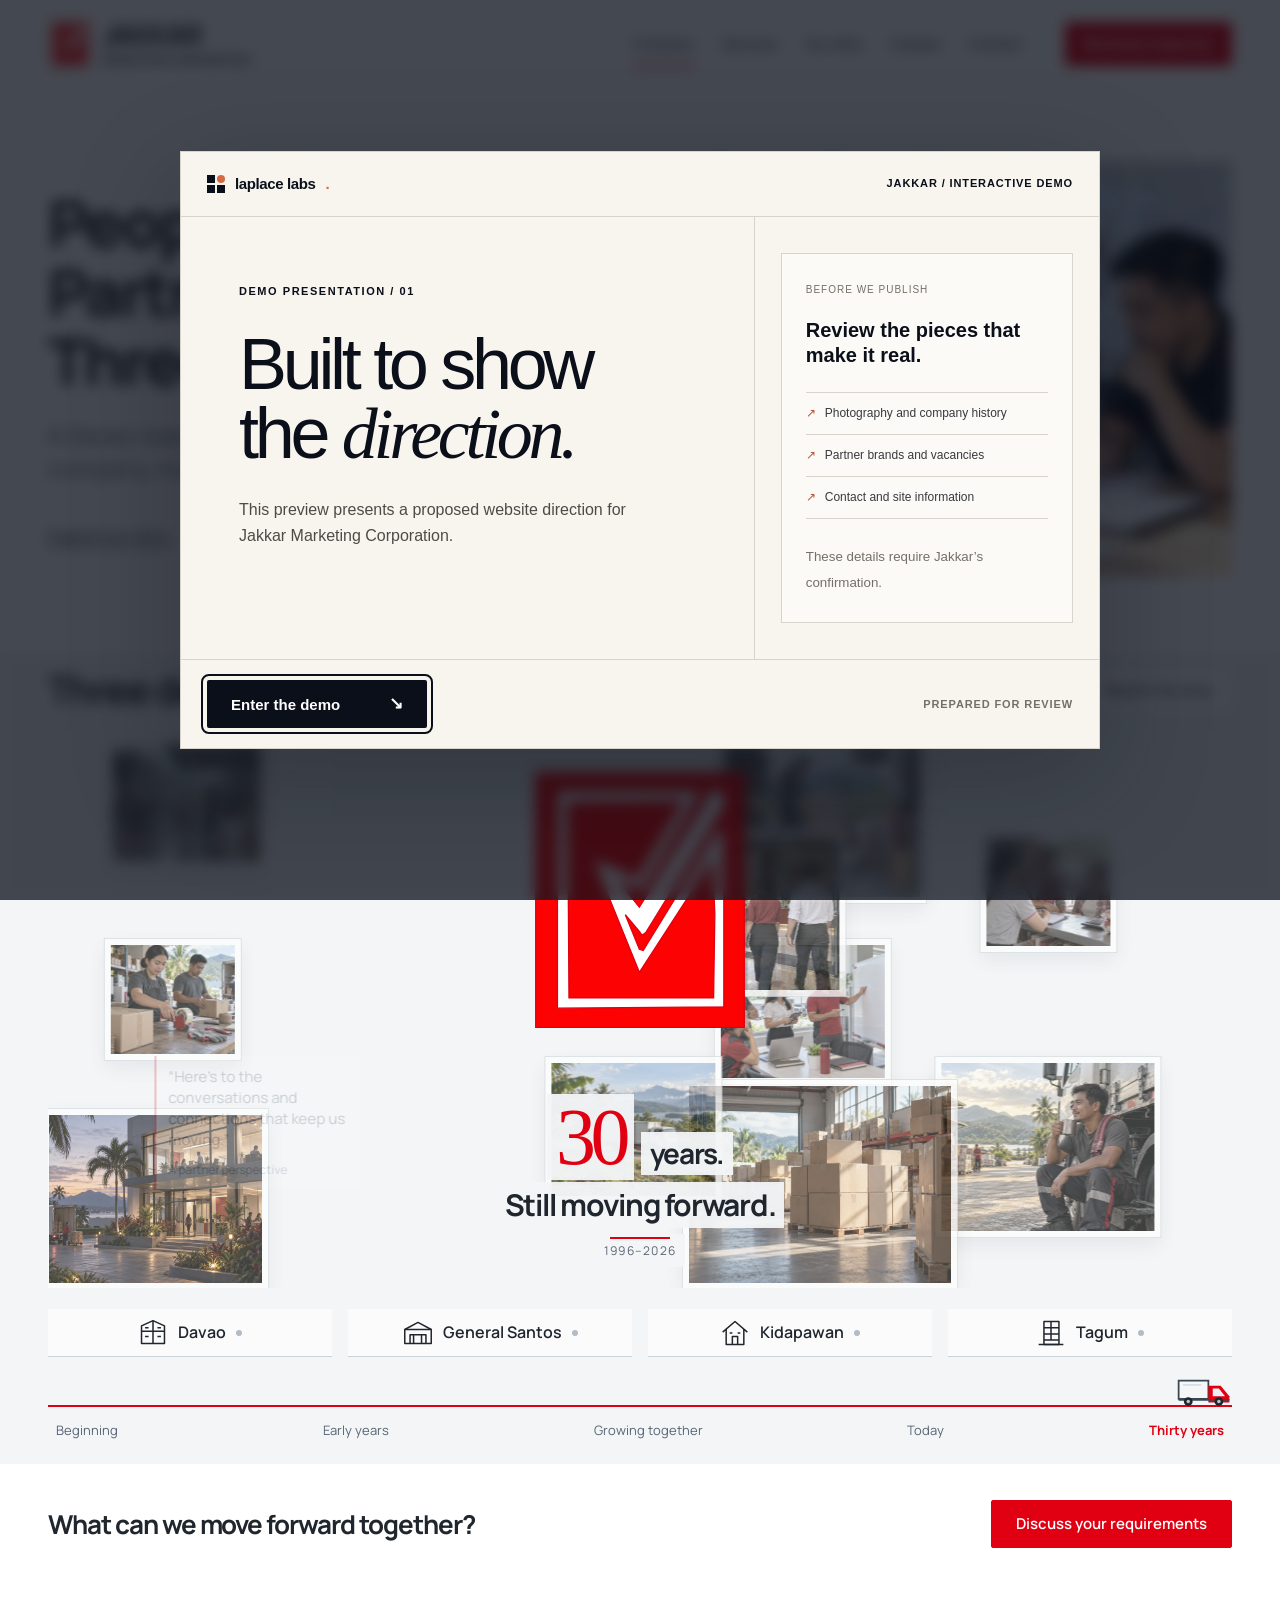
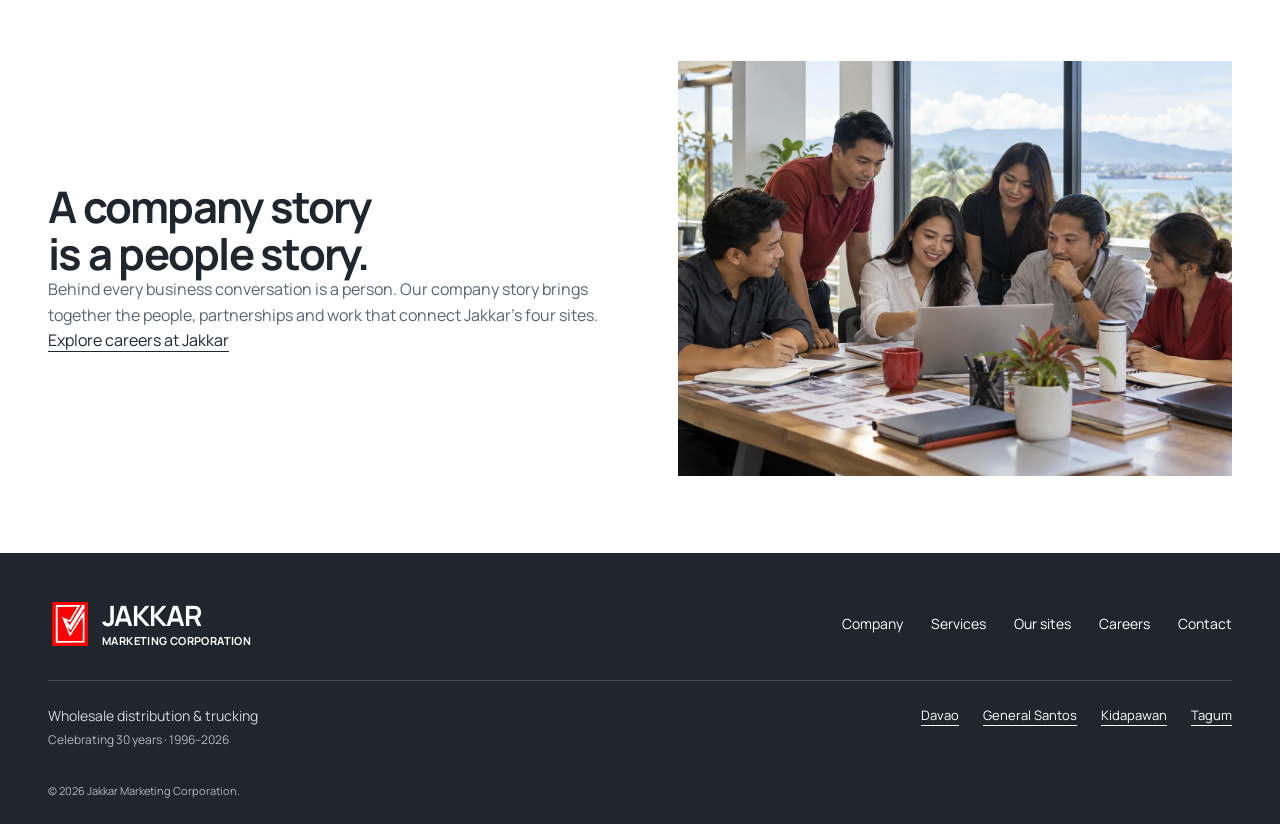
==== company.html @ 0b67613a "first commit" ====
<!doctype html>
<html lang="en">

<head>
    <script>if ("scrollRestoration" in history) history.scrollRestoration = "manual";</script>
    <meta charset="utf-8">
    <meta name="viewport" content="width=device-width, initial-scale=1">
    <title>People. Partnerships. Three decades. | Jakkar Marketing Corporation</title>
    <meta name="description" content="Discover Jakkar Marketing Corporation’s story, team and 30-year milestone.">
    <meta property="og:title" content="People. Partnerships. Three decades. | Jakkar">
    <meta property="og:description"
        content="Discover Jakkar Marketing Corporation’s story, team and 30-year milestone.">
    <meta property="og:type" content="website">
    <meta name="theme-color" content="#E00012">
    <link rel="icon" href="assets/brand/jakkar-mark.svg">
    <link rel="stylesheet" href="styles.css?v=32">
    <link rel="stylesheet" href="history.css?v=30">
    <script defer src="content/site-content.js?v=29"></script>
    <script defer src="script.js?v=32"></script>
    <script defer src="history.js?v=30"></script>
</head>

<body data-page="company"><a class="skip-link" href="#main">Skip to content</a>
    <header class="site-header">
        <div class="container header-inner"><a class="brand" href="index.html" aria-label="Jakkar home"><img
                    src="assets/brand/jakkar-mark.svg" alt="" width="46"
                    height="46"><span><strong>JAKKAR</strong><small>Marketing Corporation</small></span></a><button
                class="menu-toggle" aria-expanded="false" aria-controls="navigation">Menu <svg aria-hidden="true"
                    viewBox="0 0 24 24" width="20" height="20" fill="none" stroke="currentColor" stroke-width="1.5">
                    <path d="M3 6h18M3 12h18M3 18h18" />
                </svg></button>
            <nav id="navigation" aria-label="Main navigation"><a href="company.html" aria-current="page">Company</a><a
                    href="services.html">Services</a><a href="sites.html">Our sites</a><a
                    href="careers.html">Careers</a><a href="contact.html">Contact</a><a class="button nav-inquiry"
                    href="contact.html">Business inquiries</a></nav>
        </div><a class="mobile-direct-inquiry" href="contact.html">Business inquiries <span
                aria-hidden="true">→</span></a>
    </header>
    <main id="main">
        <section class="section page-hero">
            <div class="container split">
                <div>
                    <h1>People.<br>Partnerships.<br>Three decades.</h1>
                    <p class="lead">A Davao-based wholesale distribution and trucking company, marking 30 years in
                        September 2026.</p><a class="text-link" href="#story">Explore our story</a>
                </div>
                <figure data-photo="company" data-eager><img src="assets/images/company-conversation.webp"
                        alt="Company conversation" fetchpriority="high" decoding="async"></figure>
            </div>
        </section>
        <section class="jakkar-history" id="story" aria-labelledby="history-heading">
            <div class="history-frame">
                <div class="container">
                    <div class="history-introduction">
                        <h2 id="history-heading">Three decades in motion.</h2><a class="button secondary"
                            data-history-gallery href="gallery.html" hidden>Explore the photo gallery</a><button
                            class="button secondary" data-history-restart hidden>Restart the story</button>
                    </div>
                    <div class="history-static-opening">
                        <div>
                            <h3>Thirty years is a story of people.</h3>
                            <p>Jakkar’s anniversary brings together its beginnings in Davao, the work behind its four
                                sites, and the people and partnerships along the way.</p>
                        </div>
                    </div>
                    <div class="history-art">
                        <div class="history-static-photos" data-history-static-photos aria-hidden="true">
                            <figure class="history-static-photo static-photo-1"><img
                                    src="assets/images/finale-pallet-wrap.webp" alt="" loading="lazy"></figure>
                            <figure class="history-static-photo static-photo-2"><img
                                    src="assets/images/finale-shelf-label.webp" alt="" loading="lazy"></figure>
                            <figure class="history-static-photo static-photo-3"><img
                                    src="assets/images/finale-morning-gate.webp" alt="" loading="lazy"></figure>
                            <figure class="history-static-photo static-photo-4"><img
                                    src="assets/images/finale-cargo-straps.webp" alt="" loading="lazy"></figure>
                            <figure class="history-static-photo static-photo-5"><img
                                    src="assets/images/finale-stock-count.webp" alt="" loading="lazy"></figure>
                            <figure class="history-static-photo static-photo-6"><img
                                    src="assets/images/finale-customer-counter.webp" alt="" loading="lazy"></figure>
                        </div>
                        <div class="history-tribute-photos" data-history-tribute-photos aria-hidden="true">
                            <figure class="tribute-photo tribute-photo-1">
                                <div class="tribute-float-plane"><img src="assets/images/finale-pallet-wrap.webp"
                                        alt="Wrapping a pallet" loading="lazy" decoding="async"></div>
                            </figure>
                            <figure class="tribute-photo tribute-photo-2">
                                <div class="tribute-float-plane"><img src="assets/images/finale-shelf-label.webp"
                                        alt="Organizing a shelf" loading="lazy" decoding="async"></div>
                            </figure>
                            <figure class="tribute-photo tribute-photo-3">
                                <div class="tribute-float-plane"><img src="assets/images/finale-morning-gate.webp"
                                        alt="A delivery van arriving" loading="lazy" decoding="async"></div>
                            </figure>
                            <figure class="tribute-photo tribute-photo-4">
                                <div class="tribute-float-plane"><img src="assets/images/finale-cargo-straps.webp"
                                        alt="Securing cargo straps" loading="lazy" decoding="async"></div>
                            </figure>
                            <figure class="tribute-photo tribute-photo-5">
                                <div class="tribute-float-plane"><img src="assets/images/finale-stock-count.webp"
                                        alt="Counting stock together" loading="lazy" decoding="async"></div>
                            </figure>
                            <figure class="tribute-photo tribute-photo-6">
                                <div class="tribute-float-plane"><img src="assets/images/finale-loading-ramp.webp"
                                        alt="Moving a trolley across a ramp" loading="lazy" decoding="async"></div>
                            </figure>
                            <figure class="tribute-photo tribute-photo-7">
                                <div class="tribute-float-plane"><img src="assets/images/finale-customer-counter.webp"
                                        alt="A conversation at the counter" loading="lazy" decoding="async"></div>
                            </figure>
                            <figure class="tribute-photo tribute-photo-8">
                                <div class="tribute-float-plane"><img src="assets/images/finale-planning-board.webp"
                                        alt="Planning the work together" loading="lazy" decoding="async"></div>
                            </figure>
                        </div>
                        <aside class="history-memory" aria-label="People in our story">
                            <p class="memory-label" data-history-year>1996</p>
                            <div class="memory-photo" data-history-photo><img src="assets/images/story-beginning.webp"
                                    alt="An illustrated beginning in Davao" decoding="async"><span
                                    class="memory-mount mount-top-left"></span><span
                                    class="memory-mount mount-top-right"></span><span
                                    class="memory-mount mount-bottom-left"></span><span
                                    class="memory-mount mount-bottom-right"></span></div>
                            <h3 data-history-memory-title>A beginning in Davao</h3>
                            <p data-history-caption>A beginning shaped by people.</p>
                        </aside>
                        <div class="history-mark-stage"><object id="history-artwork" type="image/svg+xml"
                                data="history.svg?v=29"
                                aria-label="Jakkar’s logo and people-centered company story"><img src="history.svg?v=29"
                                    alt="Jakkar’s vector logo celebrating thirty years, 1996 to 2026">
                                <p><a href="history.svg?v=29">View the history artwork</a></p>
                            </object><img class="history-static-mark" src="assets/brand/jakkar-mark.svg"
                                alt="Jakkar Marketing Corporation"></div>
                        <div class="history-tribute-statement" data-history-tribute>
                            <h3 aria-label="30 years. Still moving forward." data-tribute-message><span
                                    class="tribute-number" data-tribute-number>30</span> <span class="tribute-unit"
                                    data-tribute-unit>years.</span><span class="tribute-phrase"
                                    data-tribute-phrase>Still moving forward.</span></h3>
                            <p class="tribute-dates" data-tribute-dates>1996–2026</p>
                        </div>
                        <div class="history-tribute-voices" data-history-tribute-voices>
                            <blockquote class="tribute-note tribute-note-1">
                                <div class="quote-float-plane">
                                    <p>“Thank you for being part of the work and the journey.”</p>
                                    <footer>From our team</footer>
                                </div>
                            </blockquote>
                            <blockquote class="tribute-note tribute-note-2">
                                <div class="quote-float-plane">
                                    <p>“Here’s to the conversations and connections that keep us moving.”</p>
                                    <footer>A partner perspective</footer>
                                </div>
                            </blockquote>
                            <blockquote class="tribute-note tribute-note-3">
                                <div class="quote-float-plane">
                                    <p>“Thirty years, shared by the people behind every next step.”</p>
                                    <footer>From our team</footer>
                                </div>
                            </blockquote>
                        </div>
                    </div>
                    <div class="history-site-legend" aria-label="Sites in our story"><span class="history-city-badge"
                            data-history-city="0"><svg viewBox="0 0 34 34" aria-hidden="true" fill="none"
                                stroke="currentColor" stroke-width="1.7" stroke-linejoin="round">
                                <path d="M4 29V9L17 3L30 9V29Z" />
                                <path d="M4 15H30M17 3V29M8 11h4m10 0h4M8 21h4m10 0h4" />
                            </svg><strong>Davao</strong><i class="history-city-pin" aria-hidden="true"></i></span><span
                            class="history-city-badge" data-history-city="1"><svg viewBox="0 0 34 34" aria-hidden="true"
                                fill="none" stroke="currentColor" stroke-width="1.7" stroke-linejoin="round">
                                <path d="M2 29V13L17 5L32 13V29Z" />
                                <path d="M2 13H32M8 29V19h18v10M12 19v10M21 19v10" />
                            </svg><strong>General Santos</strong><i class="history-city-pin"
                                aria-hidden="true"></i></span><span class="history-city-badge"
                            data-history-city="2"><svg viewBox="0 0 34 34" aria-hidden="true" fill="none"
                                stroke="currentColor" stroke-width="1.7" stroke-linejoin="round">
                                <path d="M3 16L17 4L31 16M7 13V30H27V13M14 30V21h6v9" />
                                <path d="M11 17h3m6 0h3" />
                            </svg><strong>Kidapawan</strong><i class="history-city-pin"
                                aria-hidden="true"></i></span><span class="history-city-badge"
                            data-history-city="3"><svg viewBox="0 0 34 34" aria-hidden="true" fill="none"
                                stroke="currentColor" stroke-width="1.7" stroke-linejoin="round">
                                <path d="M9 30V4H26V30Z" />
                                <path d="M9 11H26M9 18H26M9 25H26M17 4V25M3 30H31" />
                            </svg><strong>Tagum</strong><i class="history-city-pin" aria-hidden="true"></i></span></div>
                    <div class="history-progress-track" aria-hidden="true">
                        <div class="history-progress-line"></div>
                        <div class="history-progress-vehicle"><svg viewBox="0 0 64 38" width="56" height="34"
                                fill="none">
                                <path d="M3 7h34v21H3Z" fill="#F4F6F8" stroke="#394752" stroke-width="2" />
                                <path d="M37 13h14l10 12v7H37Z" fill="#E00012" />
                                <path d="M42 16h7l7 9H42Z" fill="#E8F0F4" />
                                <path d="M3 29H61" stroke="#394752" stroke-width="2" />
                                <circle cx="14" cy="31" r="5" fill="#20262D" />
                                <circle cx="49" cy="31" r="5" fill="#20262D" />
                                <circle cx="14" cy="31" r="2" fill="#B9C3CC" />
                                <circle cx="49" cy="31" r="2" fill="#B9C3CC" />
                                <path d="M8 12H29" stroke="#D6DFE6" stroke-width="2" />
                            </svg></div>
                    </div>
                    <nav class="history-navigation" aria-label="People in our history"><button
                            data-history-stop="0">Beginning</button><button data-history-stop="1">Early
                            years</button><button data-history-stop="2">Growing together</button><button
                            data-history-stop="3">Today</button><button data-history-stop="4">Thirty years</button>
                    </nav>
                    <ol class="history-chronology" data-history-chronology>
                        <li>
                            <details class="history-chapter">
                                <summary><span class="history-chapter-label">1996</span>
                                    <h3>A beginning in Davao</h3>
                                    <p>A Davao beginning in September 1996, followed by the everyday work and people
                                        behind the company’s story.</p><span class="chapter-expand">Read this
                                        chapter</span>
                                </summary>
                                <div class="chapter-content"><img src="assets/images/story-beginning.webp"
                                        alt="A beginning in Davao" loading="lazy">
                                    <p>Jakkar began in Davao in September 1996. Its anniversary looks back to the people
                                        who took the first steps and the everyday work that followed.</p>
                                </div>
                            </details>
                        </li>
                        <li>
                            <details class="history-chapter">
                                <summary><span class="history-chapter-label">Early years</span>
                                    <h3>The work takes shape</h3>
                                    <p>Orders, conversations and deliveries bring distribution and trucking into focus,
                                        along with the people doing the work.</p><span class="chapter-expand">Read this
                                        chapter</span>
                                </summary>
                                <div class="chapter-content"><img src="assets/images/story-earlywork.webp"
                                        alt="The work takes shape" loading="lazy">
                                    <p>Orders, conversations and deliveries connect this chapter. It is a look at the
                                        practical work behind distribution and trucking, and the people making it
                                        happen.</p>
                                </div>
                            </details>
                        </li>
                        <li>
                            <details class="history-chapter">
                                <summary><span class="history-chapter-label">Growing together</span>
                                    <h3>Four sites, one company</h3>
                                    <p>Davao, General Santos, Kidapawan and Tagum are Jakkar’s four sites today, each
                                        part of one company story.</p><span class="chapter-expand">Read this
                                        chapter</span>
                                </summary>
                                <div class="chapter-content"><img src="assets/images/story-growth.webp"
                                        alt="Four sites, one company" loading="lazy">
                                    <p>Davao, General Santos, Kidapawan and Tagum form Jakkar’s presence today. The
                                        story grows through different places and the people who work in them.</p>
                                </div>
                            </details>
                        </li>
                        <li>
                            <details class="history-chapter">
                                <summary><span class="history-chapter-label">Today</span>
                                    <h3>People behind the next move</h3>
                                    <p>Product enquiries, cargo coordination and teamwork connect the people behind
                                        Jakkar’s day-to-day work across its four sites.</p><span
                                        class="chapter-expand">Read this chapter</span>
                                </summary>
                                <div class="chapter-content"><img src="assets/images/story-today.webp"
                                        alt="People behind the next move" loading="lazy">
                                    <p>From product enquiries to cargo coordination, people carry the work forward. This
                                        chapter brings the company’s day-to-day conversations, preparation and teamwork
                                        into focus.</p>
                                </div>
                            </details>
                        </li>
                        <li>
                            <details class="history-chapter">
                                <summary><span class="history-chapter-label">Thirty years</span>
                                    <h3>Thirty years together</h3>
                                    <p>September 2026 marked thirty years, shared with the teams, customers and partners
                                        who have been part of the journey.</p><span class="chapter-expand">Read this
                                        chapter</span>
                                </summary>
                                <div class="chapter-content"><img src="assets/images/story-anniversary.webp"
                                        alt="Thirty years together" loading="lazy">
                                    <p>September 2026 marked thirty years of Jakkar. To the teams, customers and
                                        partners who have shared the journey: thank you. Still moving forward.</p>
                                </div>
                            </details>
                        </li>
                    </ol>
                    <div class="history-static-closing"><a class="text-link" href="gallery.html">Explore the photo
                            gallery</a></div>
                </div>
            </div>
        </section>
        <section class="history-inquiry">
            <div class="container">
                <h2>What can we move forward together?</h2><a class="button" href="contact.html">Discuss your
                    requirements</a>
            </div>
        </section>
        <section class="section" id="team">
            <div class="container split">
                <div>
                    <h2>A company story<br>is a people story.</h2>
                    <p>Behind every business conversation is a person. Our company story brings together the people,
                        partnerships and work that connect Jakkar’s four sites.</p><a href="careers.html">Explore
                        careers at Jakkar</a>
                </div>
                <figure data-photo="companyTeam"><img src="assets/images/company-team.webp"
                        alt="Colleagues collaborating around a worktable" loading="lazy" decoding="async"></figure>
            </div>
        </section>
    </main>
    <footer class="site-footer">
        <div class="container">
            <div class="footer-top"><a class="brand" href="index.html"><img src="assets/brand/jakkar-mark.svg" alt=""
                        width="46" height="46"><span><strong>JAKKAR</strong><small>Marketing
                            Corporation</small></span></a>
                <nav aria-label="Footer navigation"><a href="company.html" aria-current="page">Company</a><a
                        href="services.html">Services</a><a href="sites.html">Our sites</a><a
                        href="careers.html">Careers</a><a href="contact.html">Contact</a></nav>
            </div>
            <div class="footer-bottom">
                <p>Wholesale distribution & trucking<br><span>Celebrating 30 years · 1996–2026</span></p>
                <div data-footer-sites></div>
            </div>
            <p class="copyright">© 2026 Jakkar Marketing Corporation. <span data-preview-label></span></p>
        </div>
    </footer><noscript>
        <style>
            @media(max-width:900px) {
                .menu-toggle {
                    display: none
                }

                #navigation {
                    display: flex;
                    position: static;
                    flex-wrap: wrap;
                    padding: 12px 0;
                    width: 100%
                }

                .header-inner {
                    flex-wrap: wrap
                }

                .site-header {
                    position: relative
                }
            }
        </style>
        <p class="noscript-note">Enable JavaScript to use the selectors and prepare an inquiry. Core pages and
            navigation remain available.</p>
    </noscript>
</body>

</html>
---- styles.css ----
@font-face {
    font-family: Manrope;
    src: url("assets/fonts/manrope-variable.ttf") format("truetype");
    font-weight: 200 800;
    font-style: normal;
    font-display: swap
}

:root {
    --white: #fff;
    --pale: #f3f5f7;
    --ink: #20262d;
    --slate: #596574;
    --red: #e00012;
    --rule: #d9dfe5;
    --space: 8px;
    --max: 1200px;
    --gutter: clamp(20px, 4vw, 48px)
}

* {
    box-sizing: border-box
}

html {
    scroll-behavior: smooth;
    scroll-padding-top: 100px
}

body {
    margin: 0;
    color: var(--ink);
    font-family: Manrope, Arial, Helvetica, sans-serif;
    font-size: 16px;
    line-height: 1.6;
    background: white
}

h1,
h2,
h3,
p,
figure {
    margin: 0
}

h1,
h2,
h3 {
    line-height: 1.08;
    letter-spacing: -.04em
}

h1 {
    font-size: clamp(42px, 5.6vw, 76px);
    font-weight: 750
}

h2 {
    font-size: clamp(30px, 3.4vw, 44px)
}

h3 {
    font-size: clamp(23px, 2.3vw, 28px)
}

p {
    color: var(--slate);
    max-width: 68ch
}

p+p {
    margin-top: 16px
}

a {
    color: inherit;
    text-decoration-thickness: 1px;
    text-underline-offset: 5px
}

a:hover {
    color: var(--red)
}

button,
input,
select,
textarea {
    font: inherit
}

button,
a,
input,
select,
textarea,
summary {
    touch-action: manipulation
}

button {
    cursor: pointer
}

button:disabled {
    cursor: wait;
    opacity: .65
}

:focus-visible {
    outline: 3px solid var(--red);
    outline-offset: 4px
}

[hidden] {
    display: none !important
}

.container {
    width: min(var(--max), calc(100% - var(--gutter)*2));
    margin: auto
}

.section {
    padding: clamp(48px, 6vw, 88px) 0
}

.compact {
    padding: 40px 0
}

.no-top {
    padding-top: 0
}

.pale {
    background: var(--pale)
}

.split {
    display: grid;
    grid-template-columns: 1fr 1fr;
    gap: clamp(32px, 6vw, 88px);
    align-items: center
}

.section-head {
    display: flex;
    align-items: center;
    justify-content: space-between;
    gap: 24px;
    margin-bottom: 32px
}

.small-heading {
    font-size: 15px;
    letter-spacing: .025em;
    text-transform: uppercase;
    font-weight: 700
}

.eyebrow {
    font-size: 14px;
    font-weight: 700;
    margin-bottom: 24px;
    color: var(--red)
}

.lead {
    font-size: clamp(19px, 2vw, 23px);
    line-height: 1.45;
    margin: 24px 0 28px;
    max-width: 45ch
}

.note {
    font-size: 13px;
    line-height: 1.5;
    color: var(--slate)
}

.button {
    display: inline-flex;
    align-items: center;
    justify-content: center;
    min-height: 48px;
    padding: 12px 24px;
    background: var(--red);
    color: white;
    border: 1px solid var(--red);
    border-radius: 2px;
    font-size: 15px;
    font-weight: 600;
    text-decoration: none;
    line-height: 1.3;
    transition: background .2s
}

.button:hover {
    background: #b9000e;
    border-color: #b9000e;
    color: white
}

.button.secondary {
    color: var(--ink);
    background: white;
    border-color: var(--rule)
}

.button.secondary:hover {
    border-color: var(--ink)
}

.text-link {
    display: inline-block;
    margin-top: 10px
}

.skip-link {
    position: absolute;
    left: 20px;
    top: -80px;
    z-index: 10;
    background: var(--ink);
    color: white;
    padding: 12px
}

.skip-link:focus {
    top: 8px
}

.site-header {
    background: rgba(255, 255, 255, .98);
    position: sticky;
    top: 0;
    z-index: 20;
    border-bottom: 1px solid #edf0f2
}

.header-inner {
    display: flex;
    justify-content: space-between;
    align-items: center;
    min-height: 88px;
    gap: 30px
}

.brand {
    display: flex;
    align-items: center;
    gap: 10px;
    text-decoration: none;
    flex-shrink: 0
}

.brand img {
    width: 44px;
    height: 44px;
    object-fit: contain
}

.brand strong {
    display: block;
    font-size: 28px;
    letter-spacing: -1px;
    line-height: 1
}

.brand small {
    display: block;
    font-size: 11px;
    text-transform: uppercase;
    font-weight: 700;
    letter-spacing: .15px;
    margin-top: 4px
}

.site-header nav {
    display: flex;
    align-items: center;
    gap: 28px
}

.site-header nav>a:not(.button) {
    font-size: 14px;
    text-decoration: none;
    padding: 12px 0
}

.site-header nav a[aria-current] {
    box-shadow: inset 0 -2px var(--red)
}

.nav-inquiry {
    margin-left: 14px;
    min-height: 44px;
    padding: 10px 18px
}

.menu-toggle {
    display: none;
    border: 1px solid var(--rule);
    background: white;
    padding: 10px 14px;
    min-height: 44px
}

.prototype-note {
    font-size: 12px;
    text-align: center;
    padding: 7px 20px;
    background: var(--pale);
    color: var(--slate)
}

.home-hero {
    position: relative;
    min-height: 600px;
    overflow: hidden
}

.hero-image {
    position: absolute;
    inset: 0;
    margin: 0
}

.hero-image img {
    width: 100%;
    height: 100%;
    object-fit: cover;
    object-position: center
}

.hero-image::after {
    content: '';
    position: absolute;
    inset: 0;
    background: linear-gradient(90deg, #fff 0%, rgba(255, 255, 255, .98) 22%, rgba(255, 255, 255, .78) 42%, transparent 67%)
}

.hero-image figcaption {
    z-index: 2;
    right: 20px;
    left: auto
}

.hero-copy {
    position: relative;
    z-index: 1;
    padding-top: 76px;
    padding-bottom: 65px;
    pointer-events: none
}

.hero-copy>* {
    pointer-events: auto
}

.hero-copy h1 {
    max-width: 650px
}

.anniversary {
    font-size: 14px;
    font-weight: 700;
    letter-spacing: 1px;
    color: var(--red);
    margin-bottom: 24px
}

.anniversary span {
    color: var(--slate)
}

.city-line {
    font-size: 13px;
    margin-top: 24px
}

.photo,
.gallery figure,
.story-grid>figure,
.split>figure {
    position: relative;
    overflow: hidden;
    background: #e6eaed
}

.photo img,
figure[data-photo] img {
    display: block;
    width: 100%;
    height: 100%;
    object-fit: cover
}

figure[data-photo]:not(.hero-image) {
    min-height: 260px;
    aspect-ratio: 4/3
}

figcaption {
    position: absolute;
    left: 12px;
    bottom: 12px;
    padding: 4px 8px;
    font-size: 11px;
    background: rgba(255, 255, 255, .9);
    color: var(--slate);
    line-height: 1.4
}

.brand-rail {
    display: flex;
    overflow-x: auto;
    gap: 0;
    scrollbar-width: none;
    scroll-snap-type: x mandatory;
    overscroll-behavior-x: contain;
    margin: 0 -8px
}

.brand-rail::-webkit-scrollbar {
    display: none
}

.brand-item {
    flex: 0 0 25%;
    min-width: 190px;
    display: flex;
    align-items: center;
    justify-content: center;
    height: 90px;
    border-right: 1px solid var(--rule);
    font-size: 25px;
    font-weight: 700;
    letter-spacing: 2px;
    scroll-snap-align: start
}

.brand-item:nth-child(3n) {
    font-family: Georgia, serif;
    font-weight: 400
}

.brand-item img {
    max-width: 140px;
    max-height: 58px;
    object-fit: contain
}

.rail-controls {
    display: flex;
    gap: 8px
}

.rail-controls button {
    background: var(--pale);
    border: 0;
    min-width: 44px;
    min-height: 44px;
    border-radius: 22px;
    color: var(--ink);
    font-size: 14px
}

.category-row {
    display: flex;
    gap: 24px;
    margin: 24px 0 8px;
    flex-wrap: wrap
}

.category-row span+span {
    border-left: 1px solid var(--rule);
    padding-left: 24px
}

.service-columns {
    display: grid;
    grid-template-columns: 1fr 1fr;
    gap: 48px
}

.service-card+.service-card {
    border-left: 1px solid var(--rule);
    padding-left: 48px
}

.service-card p {
    margin: 14px 0 20px;
    font-size: 18px;
    max-width: 35ch
}

.service-card h3 {
    font-size: 38px
}

.audience-row {
    display: flex;
    gap: 32px;
    align-items: center;
    flex-wrap: wrap;
    border-top: 1px solid var(--rule);
    margin-top: 36px;
    padding-top: 24px
}

.audience-row .audience {
    font-size: 17px;
    display: flex;
    align-items: center;
    gap: 12px
}

.audience-row .audience:before {
    content: '◇';
    font-size: 28px;
    color: var(--slate)
}

.audience-row .note {
    flex-basis: 100%
}

.process {
    padding: 0;
    margin: 0;
    display: grid;
    grid-template-columns: repeat(4, 1fr);
    gap: 28px;
    list-style: none;
    counter-reset: process
}

.process li {
    position: relative;
    counter-increment: process
}

.process li:before {
    content: '0' counter(process);
    color: var(--red);
    font-weight: 700;
    display: block;
    margin-bottom: 12px
}

.process li:after {
    content: '';
    position: absolute;
    top: 12px;
    left: 40px;
    right: 0;
    height: 1px;
    background: var(--rule)
}

.process h3 {
    font-size: 24px;
    margin-bottom: 12px
}

.process p {
    font-size: 15px
}

.story-section {
    padding: 0;
    background: var(--pale)
}

.story-grid {
    display: grid;
    grid-template-columns: 1.2fr 1fr;
    gap: 48px;
    align-items: center
}

.story-grid>figure {
    height: 100%;
    min-height: 440px !important;
    aspect-ratio: auto !important
}

.story-copy {
    padding: 48px 0
}

.story-copy h2 {
    font-size: 34px
}

.thirty {
    display: block;
    font-family: Georgia, serif;
    color: var(--red);
    font-size: 170px;
    font-weight: 400;
    line-height: 1.02;
    letter-spacing: -10px
}

.thirty.smaller {
    font-size: 120px
}

.mini-timeline {
    display: grid;
    grid-template-columns: 1fr 1fr;
    gap: 20px;
    margin: 10px 0 30px;
    font-size: 14px;
    color: var(--slate)
}

.mini-timeline div+div {
    border-left: 1px solid var(--rule);
    padding-left: 20px
}

.link-row {
    display: flex;
    gap: 28px
}

.tabs {
    display: flex;
    gap: 0;
    border-bottom: 1px solid var(--rule);
    margin-bottom: 28px;
    overflow-x: auto
}

.tabs button {
    border: 0;
    background: transparent;
    min-height: 52px;
    padding: 12px 24px;
    color: var(--slate);
    white-space: nowrap
}

.tabs button[aria-selected=true] {
    box-shadow: inset 0 -3px var(--red);
    color: var(--ink);
    font-weight: 700
}

.site-panel {
    display: grid;
    grid-template-columns: 1.2fr 1fr;
    gap: 48px;
    align-items: center;
    animation: panel-in .25s
}

.site-panel h3 {
    font-size: 32px;
    margin: 12px 0 18px
}

.site-panel .button {
    margin-top: 24px
}

.site-panel .site-fact {
    font-size: 14px;
    padding: 8px 0;
    border-bottom: 1px solid var(--rule)
}

.site-panel.no-image {
    grid-template-columns: 1fr 1fr
}

.city-number {
    font-size: clamp(45px, 6vw, 84px);
    font-weight: 700;
    letter-spacing: -.04em;
    padding: 40px 0;
    border-top: 3px solid var(--red)
}

.gallery {
    display: grid;
    grid-template-columns: repeat(3, 1fr);
    gap: 16px;
    margin: 28px 0
}

.gallery figure[data-photo] {
    aspect-ratio: 16/10;
    min-height: 180px
}

.text-tile {
    background: var(--ink) !important;
    padding: 28px;
    color: white;
    display: flex;
    flex-direction: column;
    justify-content: space-between;
    min-height: 180px
}

.text-tile span {
    font-size: 12px
}

.text-tile h3 {
    font-size: 30px
}

.text-tile p {
    color: #c6ced5;
    font-size: 13px
}

.career-strip {
    display: flex;
    align-items: center;
    justify-content: space-between;
    gap: 24px;
    border-top: 1px solid var(--rule);
    padding-top: 24px
}

.career-strip p {
    margin-top: 8px;
    font-size: 15px
}

.career-strip h3 {
    font-size: 24px
}

.inquiry-close {
    border-left: 1px solid var(--rule);
    padding-left: 48px
}

.inquiry-close p {
    margin: 20px 0
}

.faqs {
    margin-top: 24px
}

.faqs details {
    border-bottom: 1px solid var(--rule)
}

.faqs summary {
    cursor: pointer;
    list-style: none;
    padding: 18px 38px 18px 0;
    position: relative;
    font-size: 15px;
    font-weight: 600
}

.faqs summary:after {
    content: '+';
    position: absolute;
    right: 4px;
    font-size: 23px;
    top: 11px
}

.faqs details[open] summary:after {
    content: '−'
}

.faqs details p {
    font-size: 15px;
    padding-bottom: 20px
}

.page-hero {
    padding-top: 72px
}

.page-hero h1 {
    font-size: clamp(42px, 5vw, 68px)
}

.page-hero figure {
    min-height: 380px !important
}

.page-hero .landscape-photo {
    aspect-ratio: 4/3
}

.section-intro {
    margin-top: 20px
}

.timeline {
    display: grid;
    grid-template-columns: 1fr 1fr;
    gap: 48px;
    border-top: 1px solid var(--rule);
    padding-top: 36px
}

.timeline time {
    color: var(--red);
    font-weight: 700
}

.timeline h3 {
    margin: 14px 0
}

.archive-note {
    border-top: 1px solid var(--rule);
    padding-top: 28px;
    margin-top: 36px
}

.archive-note h3 {
    font-size: 23px;
    margin-bottom: 12px
}

.editorial-note {
    border-left: 1px solid var(--red);
    padding: 30px 0 30px 32px
}

.editorial-note p {
    margin: 18px 0
}

.closing p {
    margin-bottom: 24px
}

.service-panel {
    display: grid;
    grid-template-columns: 1fr 1fr;
    gap: 70px;
    padding: 24px 0;
    animation: panel-in .25s
}

.service-panel h2 {
    margin-bottom: 20px
}

.service-panel p {
    margin-bottom: 24px
}

.checklist {
    margin: 0;
    padding: 0;
    list-style: none;
    border-top: 1px solid var(--rule)
}

.checklist li {
    padding: 16px 0;
    border-bottom: 1px solid var(--rule)
}

.checklist li:before {
    content: '✓';
    margin-right: 12px;
    color: var(--red)
}

.directory {
    display: grid;
    grid-template-columns: 1fr 1fr;
    gap: 0 48px;
    margin-top: 32px
}

.directory article {
    border-top: 1px solid var(--rule);
    padding: 28px 0
}

.directory h3 {
    margin-bottom: 14px
}

.directory p {
    font-size: 14px;
    margin-bottom: 8px
}

.directory a {
    display: inline-block;
    margin-top: 16px;
    font-size: 15px
}

.contact-layout {
    display: grid;
    grid-template-columns: 2fr 1fr;
    gap: 70px;
    align-items: start
}

.compact-hero {
    padding-bottom: 48px
}

.form-shell {
    border: 1px solid var(--rule);
    padding: 32px
}

.form-steps {
    display: flex;
    gap: 32px;
    list-style: none;
    padding: 0 0 24px;
    margin: 0 0 32px;
    border-bottom: 1px solid var(--rule);
    font-size: 14px;
    color: var(--slate)
}

.form-steps span {
    display: inline-flex;
    width: 28px;
    height: 28px;
    border: 1px solid var(--rule);
    align-items: center;
    justify-content: center;
    border-radius: 50%;
    margin-right: 8px
}

.form-steps .active {
    color: var(--ink);
    font-weight: 700
}

.form-steps .active span {
    background: var(--red);
    color: white;
    border-color: var(--red)
}

fieldset {
    padding: 0;
    border: 0;
    margin: 0 0 24px
}

legend {
    font-weight: 700;
    margin-bottom: 14px
}

.choice-row {
    display: flex;
    gap: 8px;
    flex-wrap: wrap
}

.choice-row label {
    padding: 10px 12px;
    border: 1px solid var(--rule);
    font-size: 14px;
    display: flex;
    gap: 8px;
    align-items: center
}

.choice-row input {
    width: 16px;
    margin: 0;
    accent-color: var(--red)
}

form label {
    display: block;
    font-size: 14px;
    font-weight: 600;
    margin-bottom: 20px
}

form label span {
    font-weight: 400;
    color: var(--slate)
}

input,
select,
textarea {
    width: 100%;
    background: white;
    color: var(--ink);
    border: 1px solid #b7c0c9;
    border-radius: 2px;
    padding: 12px;
    min-height: 46px;
    margin-top: 8px
}

textarea {
    resize: vertical
}

input::placeholder,
textarea::placeholder {
    color: #6c7883;
    font-size: 14px
}

.field-grid {
    display: grid;
    grid-template-columns: 1fr 1fr;
    gap: 0 18px
}

.form-title {
    font-size: 28px;
    margin-bottom: 24px
}

.review-summary {
    padding: 20px;
    background: var(--pale);
    margin: 20px 0
}

.review-summary dl {
    margin: 0
}

.review-summary dt {
    font-size: 12px;
    color: var(--slate);
    margin-top: 12px
}

.review-summary dt:first-child {
    margin-top: 0
}

.review-summary dd {
    margin: 0;
    white-space: pre-wrap;
    overflow-wrap: anywhere
}

.form-actions {
    display: flex;
    gap: 12px;
    flex-wrap: wrap;
    margin-top: 24px
}

.form-status {
    margin-top: 20px;
    font-size: 15px
}

.form-status.error {
    color: #a3000b
}

.form-status:not(:empty) {
    border-left: 1px solid var(--red);
    padding: 12px 16px;
    background: var(--pale)
}

#preview-actions {
    margin-top: 20px
}

#preview-actions button {
    margin: 0 8px 12px 0
}

#inquiry-preview {
    white-space: pre-wrap;
    overflow-wrap: anywhere;
    font-family: inherit;
    font-size: 14px;
    background: var(--pale);
    padding: 20px
}

.contact-aside {
    padding-top: 32px
}

.contact-aside p {
    margin: 24px 0
}

.aside-rule {
    height: 1px;
    background: var(--rule);
    margin: 32px 0
}

.contact-city {
    display: block;
    border-bottom: 1px solid var(--rule);
    padding: 12px 0;
    font-size: 15px
}

.contact-aside h3 {
    font-size: 22px
}

.career-hero-panel {
    min-height: 380px;
    background: var(--ink);
    padding: 48px;
    display: flex;
    flex-direction: column;
    justify-content: space-between;
    border-left: 1px solid var(--red);
    color: white
}

.career-hero-panel>span {
    font-size: 42px;
    font-weight: 700;
    line-height: 1.1;
    letter-spacing: -.04em
}

.career-cities {
    font-size: 16px;
    color: #c8d0d7;
    border-top: 1px solid #56606b;
    padding-top: 24px
}

.filters {
    display: flex;
    gap: 24px;
    margin: 32px 0
}

.filters label {
    font-size: 14px;
    width: 240px
}

.job-list {
    border-top: 1px solid var(--rule)
}

.job {
    padding: 24px 0;
    border-bottom: 1px solid var(--rule)
}

.job summary {
    cursor: pointer;
    list-style: none;
    display: flex;
    align-items: center;
    justify-content: space-between;
    gap: 20px
}

.job summary:after {
    content: '+';
    font-size: 28px
}

.job[open] summary:after {
    content: '−'
}

.job h3 {
    font-size: 24px
}

.job .job-meta {
    font-size: 13px;
    color: var(--slate);
    display: block;
    margin-top: 10px
}

.sample-badge {
    font-size: 11px;
    border: 1px solid #aab4bd;
    padding: 3px 7px;
    display: inline-block;
    margin-left: 10px;
    vertical-align: middle;
    letter-spacing: 0;
    font-weight: 400
}

.job p {
    margin-top: 20px
}

.preparation {
    padding: 32px;
    background: var(--pale)
}

.preparation ul {
    padding-left: 20px;
    line-height: 2
}

.site-footer {
    background: var(--ink);
    color: white;
    padding: 48px 0 24px
}

.footer-top {
    display: flex;
    justify-content: space-between;
    gap: 32px;
    align-items: center
}

.site-footer nav {
    display: flex;
    gap: 28px;
    flex-wrap: wrap
}

.site-footer nav a {
    font-size: 14px;
    text-decoration: none
}

.site-footer a:hover {
    color: white;
    text-decoration: underline
}

.footer-bottom {
    display: flex;
    justify-content: space-between;
    gap: 32px;
    border-top: 1px solid #47515b;
    margin-top: 32px;
    padding-top: 24px
}

.footer-bottom p {
    font-size: 14px;
    color: #d0d7dd
}

.footer-bottom p span {
    font-size: 12px;
    color: #aeb9c3
}

.footer-bottom div {
    display: flex;
    gap: 24px;
    flex-wrap: wrap;
    font-size: 13px
}

.copyright {
    font-size: 11px;
    color: #adb8c1;
    margin-top: 32px
}

.noscript-note {
    padding: 20px;
    text-align: center;
    background: var(--pale)
}

@keyframes panel-in {
    from {
        opacity: .7;
        transform: translateY(4px)
    }

    to {
        opacity: 1;
        transform: none
    }
}

@media(min-width:1500px) {
    .home-hero {
        min-height: 660px
    }

    .hero-copy {
        padding-top: 95px
    }
}

@media(max-width:1100px) {
    .site-header nav {
        gap: 18px
    }

    .nav-inquiry {
        margin-left: 0
    }

    .brand strong {
        font-size: 24px
    }

    .story-grid {
        gap: 32px
    }

    .contact-layout {
        gap: 36px
    }

    .hero-image img {
        object-position: 60% center
    }
}

@media(max-width:900px) {
    .menu-toggle {
        display: block
    }

    .site-header nav {
        display: none;
        position: absolute;
        left: 0;
        right: 0;
        top: 100%;
        background: white;
        padding: 24px var(--gutter);
        border-bottom: 1px solid var(--rule);
        box-shadow: 0 12px 20px #20262d0a;
        align-items: stretch
    }

    .site-header nav.open {
        display: flex;
        flex-direction: column;
        gap: 4px
    }

    .site-header nav>a:not(.button) {
        padding: 12px 0
    }

    .nav-inquiry {
        margin-top: 12px
    }

    .header-inner {
        min-height: 76px
    }

    .split,
    .story-grid,
    .site-panel,
    .site-panel.no-image,
    .contact-layout {
        grid-template-columns: 1fr
    }

    .story-grid {
        gap: 0
    }

    .story-copy {
        padding: 36px 0
    }

    .story-grid>figure {
        min-height: 320px !important;
        height: auto
    }

    .story-copy h2 {
        font-size: 32px
    }

    .story-section {
        padding-top: 40px
    }

    .thirty {
        font-size: 130px
    }

    .story-copy .mini-timeline {
        max-width: 460px
    }

    .process {
        grid-template-columns: 1fr 1fr;
        gap: 32px
    }

    .gallery {
        gap: 12px
    }

    .gallery figure[data-photo] {
        min-height: 160px
    }

    .text-tile {
        padding: 20px
    }

    .text-tile h3 {
        font-size: 26px
    }

    .page-hero .split>figure {
        max-height: 400px
    }

    .inquiry-close {
        padding-left: 0;
        border-left: 0;
        border-top: 1px solid var(--rule);
        padding-top: 36px
    }

    .footer-top {
        align-items: start;
        flex-direction: column
    }

    .footer-bottom {
        flex-direction: column;
        gap: 24px
    }

    .contact-aside {
        padding-top: 0
    }

    .home-hero {
        min-height: 560px
    }

    .hero-copy {
        padding-top: 65px
    }

    .hero-copy h1 {
        font-size: 60px
    }

    .hero-image::after {
        background: linear-gradient(90deg, #fff 0%, rgba(255, 255, 255, .9) 35%, rgba(255, 255, 255, .35) 75%)
    }

    .service-panel {
        gap: 36px
    }

    .section-head {
        align-items: start
    }

    .career-hero-panel {
        min-height: 300px
    }
}

@media(max-width:600px) {
    .home-hero {
        display: flex;
        flex-direction: column;
        min-height: auto
    }

    .hero-copy {
        padding-top: 44px;
        padding-bottom: 36px;
        order: 0
    }

    .hero-copy h1 {
        font-size: 48px
    }

    .hero-image {
        position: relative;
        order: 1;
        height: 280px;
        min-height: 280px !important;
        aspect-ratio: auto !important
    }

    .hero-image::after {
        display: none
    }

    .hero-image img {
        object-position: 65% center
    }

    .hero-copy .lead {
        font-size: 20px
    }

    .anniversary {
        margin-bottom: 20px
    }

    .city-line {
        font-size: 12px
    }

    .section-head {
        flex-wrap: wrap;
        gap: 16px;
        margin-bottom: 24px
    }

    .section-head>a {
        font-size: 14px
    }

    .section-head .small-heading {
        align-self: center
    }

    .brand-item {
        flex-basis: 60%;
        min-width: 170px;
        font-size: 22px;
        height: 75px
    }

    .category-row {
        font-size: 14px;
        gap: 12px
    }

    .category-row span+span {
        padding-left: 12px
    }

    .service-columns,
    .service-panel,
    .timeline,
    .directory {
        grid-template-columns: 1fr;
        gap: 28px
    }

    .service-card+.service-card {
        border-left: 0;
        padding-left: 0;
        border-top: 1px solid var(--rule);
        padding-top: 28px
    }

    .service-card h3 {
        font-size: 32px
    }

    .audience-row {
        gap: 16px
    }

    .audience-row .audience {
        font-size: 15px
    }

    .process {
        gap: 28px 20px
    }

    .process h3 {
        font-size: 21px
    }

    .process p {
        font-size: 14px
    }

    .story-grid>figure {
        min-height: 260px !important
    }

    .tabs button {
        padding: 12px 16px;
        font-size: 14px
    }

    .site-panel {
        gap: 24px
    }

    .site-panel h3 {
        font-size: 28px
    }

    .gallery {
        grid-template-columns: 1fr 1fr
    }

    .gallery .text-tile {
        grid-column: 1/-1;
        grid-row: 2;
        min-height: 140px
    }

    .text-tile {
        flex-direction: row;
        align-items: center;
        gap: 20px
    }

    .text-tile p {
        display: none
    }

    .text-tile h3 {
        font-size: 25px
    }

    .gallery figure[data-photo] {
        aspect-ratio: 1;
        min-height: 150px
    }

    .career-strip {
        align-items: start;
        flex-direction: column
    }

    .career-strip h3 {
        font-size: 23px
    }

    .page-hero {
        padding-top: 48px
    }

    .page-hero figure {
        min-height: 260px !important
    }

    .thirty.smaller {
        font-size: 90px
    }

    .timeline {
        gap: 32px
    }

    .form-shell {
        padding: 20px
    }

    .form-steps {
        gap: 12px;
        font-size: 12px
    }

    .form-steps span {
        margin-right: 5px;
        width: 24px;
        height: 24px
    }

    .field-grid {
        grid-template-columns: 1fr
    }

    .choice-row {
        flex-direction: column
    }

    .choice-row label {
        margin-bottom: 0;
        min-height: 46px
    }

    .form-actions .button {
        width: 100%
    }

    .filters {
        flex-direction: column;
        gap: 16px
    }

    .filters label {
        width: 100%
    }

    .career-hero-panel {
        padding: 28px
    }

    .career-hero-panel>span {
        font-size: 34px
    }

    .job h3 {
        font-size: 21px
    }

    .sample-badge {
        display: block;
        width: max-content;
        margin: 8px 0 0
    }

    .footer-top nav {
        gap: 16px 24px
    }

    .footer-bottom div {
        gap: 12px 20px
    }

    .closing h2 {
        font-size: 34px
    }

    .city-number {
        font-size: 50px;
        padding: 24px 0
    }

    .site-panel.no-image {
        gap: 0
    }
}

@media(prefers-reduced-motion:reduce) {
    html {
        scroll-behavior: auto
    }

    *,
    *::before,
    *::after {
        animation: none !important;
        transition: none !important
    }
}

figure[data-site-photo] {
    position: relative;
    overflow: hidden;
    aspect-ratio: 4/3;
    background: var(--pale)
}

figure[data-site-photo] img {
    display: block;
    width: 100%;
    height: 100%;
    object-fit: cover
}

.category-row .note {
    border-left: 0;
    padding-left: 0;
    margin-left: auto
}

.gallery img {
    min-width: 0
}

.job summary h3 {
    display: inline-block
}

.form-shell {
    min-width: 0
}

.gallery,
.site-panel,
.split {
    min-width: 0
}

@media(max-width:600px) {
    .gallery {
        grid-template-columns: 1fr
    }

    .gallery figure[data-photo] {
        aspect-ratio: 16/9;
        min-height: 180px
    }

    .category-row .note {
        margin-left: 0;
        width: 100%
    }

    .job summary h3 {
        display: block
    }
}

.home-hero h1[data-business] {
    max-width: 610px
}

.recruitment-process {
    grid-template-columns: repeat(3, 1fr)
}

@media(max-width:600px) {
    .home-hero h1[data-business] {
        max-width: 350px
    }

    .recruitment-process {
        grid-template-columns: 1fr
    }
}

figure[data-photo] {
    width: 100%
}

figure[data-photo] img {
    max-width: 100%;
    aspect-ratio: inherit;
    object-fit: cover
}

figure[data-site-photo] img {
    aspect-ratio: 4/3
}

.hero-image {
    width: auto !important
}

.product-rail {
    display: flex;
    gap: 24px;
    overflow-x: auto;
    scroll-snap-type: x mandatory;
    scrollbar-width: none;
    position: relative;
    overscroll-behavior-x: contain
}

.product-rail::-webkit-scrollbar {
    display: none
}

.product-card {
    flex: 0 0 calc((100% - 48px)/3);
    min-width: 300px;
    scroll-snap-align: start;
    border-bottom: 2px solid transparent;
    padding-bottom: 20px;
    transition: border-color .2s
}

.product-card.selected {
    border-bottom-color: var(--red)
}

.product-card img {
    width: 100%;
    display: block;
    aspect-ratio: 4/3;
    object-fit: cover
}

.product-card>div {
    padding-top: 22px
}

.product-card h3 {
    font-size: 27px
}

.product-card p {
    font-size: 15px;
    margin: 14px 0 18px;
    max-width: 36ch
}

.product-card a {
    font-size: 14px
}

.rail-controls [data-product-position] {
    font-size: 13px;
    display: flex;
    align-items: center;
    padding: 0 8px;
    color: var(--slate)
}

.brand-subsection {
    margin-top: 36px;
    padding-top: 28px;
    border-top: 1px solid var(--rule)
}

.brand-subsection h3 {
    font-size: 18px
}

.brand-subsection .section-head {
    margin-bottom: 8px
}

.brand-subsection .brand-item {
    height: 72px;
    font-size: 22px
}

.service-workspace-panel {
    display: grid;
    grid-template-columns: 1fr 1fr;
    gap: 40px 56px;
    animation: panel-in .25s
}

.service-workspace-image {
    position: relative;
    min-height: 430px;
    overflow: hidden;
    background: var(--rule)
}

.service-workspace-image img {
    width: 100%;
    height: 100%;
    object-fit: cover;
    position: absolute;
    inset: 0
}

.service-workspace-image figcaption {
    font-size: 13px;
    left: 20px;
    bottom: 20px;
    padding: 8px 12px
}

.service-workspace-copy h2 {
    font-size: clamp(32px, 3.4vw, 44px);
    margin-bottom: 24px
}

.service-workspace-copy p:not(.eyebrow) {
    margin-bottom: 18px;
    line-height: 1.65
}

.service-workspace-copy .button {
    margin-top: 8px
}

.service-support-points {
    display: grid;
    gap: 24px;
    border-top: 1px solid var(--rule);
    padding-top: 28px
}

.service-support-points article {
    display: grid;
    grid-template-columns: 1fr 1.4fr;
    gap: 20px
}

.service-support-points h3 {
    font-size: 21px
}

.service-support-points p {
    font-size: 15px
}

.service-checklist {
    border-top: 1px solid var(--rule);
    padding-top: 28px
}

.service-checklist h3 {
    font-size: 24px;
    margin-bottom: 20px
}

.service-audiences {
    display: grid;
    grid-template-columns: repeat(3, 1fr);
    gap: 40px;
    margin-top: 32px
}

.service-audiences h3 {
    font-size: 24px;
    margin-bottom: 14px
}

.service-audiences p {
    font-size: 15px
}

.service-selector {
    scroll-margin-top: 110px
}

@media(max-width:900px) {
    .product-card {
        flex-basis: calc((100% - 24px)/2)
    }

    .service-workspace-panel {
        gap: 32px
    }

    .service-workspace-image {
        min-height: 370px
    }

    .service-support-points article {
        grid-template-columns: 1fr;
        gap: 10px
    }

    .service-audiences {
        gap: 24px
    }
}

@media(max-width:650px) {
    .product-card {
        flex-basis: 88%;
        min-width: 0
    }

    .product-rail {
        gap: 16px
    }

    .product-card h3 {
        font-size: 25px
    }

    .service-workspace-panel {
        grid-template-columns: 1fr
    }

    .service-workspace-image {
        min-height: 290px
    }

    .service-workspace-copy h2 {
        font-size: 32px
    }

    .service-support-points {
        gap: 24px
    }

    .service-audiences {
        grid-template-columns: 1fr;
        gap: 24px
    }

    .service-audiences article+article {
        border-top: 1px solid var(--rule);
        padding-top: 24px
    }

    .product-section .section-head {
        align-items: start
    }

    .product-section .rail-controls {
        flex-wrap: wrap
    }

    .brand-subsection {
        margin-top: 28px
    }
}

.partner-section {
    padding: 40px 0;
    background: var(--white);
    border-bottom: 1px solid var(--rule)
}

.partner-section h2 {
    font-size: clamp(27px, 2.7vw, 32px)
}

.partner-section .section-head p {
    font-size: 15px;
    margin-top: 10px
}

.partner-section .section-head {
    margin-bottom: 20px
}

.partner-section .brand-item {
    height: 82px
}

.product-section {
    padding-top: 64px
}

@media(max-width:600px) {
    .partner-section {
        padding: 32px 0
    }

    .product-section {
        padding-top: 48px
    }
}

.partner-section .brand-item img {
    width: min(210px, 85%);
    max-width: 210px;
    max-height: 64px;
    object-fit: contain
}

.brand-marquee {
    overflow: hidden;
    scroll-snap-type: none;
    position: relative;
    margin: 0;
    width: 100%;
    max-width: 100%
}

.brand-track {
    display: flex;
    align-items: center;
    width: max-content;
    animation: brand-flow var(--brand-duration, 35s) linear infinite;
    will-change: transform
}

.brand-group,
.brand-extra {
    display: flex;
    flex: none;
    align-items: center
}

.brand-marquee .brand-item {
    flex: 0 0 240px;
    min-width: 240px;
    width: 240px
}

.brand-clone {
    pointer-events: none
}

.marquee-paused .brand-track {
    animation-play-state: paused
}

@keyframes brand-flow {
    from {
        transform: translateX(0)
    }

    to {
        transform: translateX(calc(-1 * var(--brand-group-width, 1200px)))
    }
}

@media(prefers-reduced-motion:reduce) {
    .brand-marquee {
        overflow-x: auto
    }

    .brand-track {
        animation: none;
        transform: none;
        will-change: auto
    }

    .brand-clone,
    .brand-extra {
        display: none
    }
}

.brand-inertial .brand-track {
    animation: none !important
}

/* v28: legible identity and a reachable mobile inquiry action. */
.brand small {
    font-size: 11px;
    letter-spacing: .035em;
    line-height: 1.4
}

.history-inquiry {
    padding: 36px 0;
    border-bottom: 1px solid var(--line)
}

.history-inquiry .container {
    display: flex;
    align-items: center;
    justify-content: space-between;
    gap: 24px
}

.history-inquiry h2 {
    font-size: 26px;
    margin: 0
}

.history-inquiry .button {
    flex-shrink: 0
}

@media(max-width:900px) {
    #navigation.open {
        max-height: calc(100dvh - 124px);
        overflow: auto;
        overscroll-behavior: contain
    }

    .nav-inquiry {
        display: flex !important;
        min-height: 48px;
        margin-top: 8px;
        justify-content: center
    }

    .history-inquiry .container {
        align-items: flex-start;
        flex-direction: column
    }

    .history-inquiry h2 {
        font-size: 24px
    }
}

::selection {
    background: #f3cbd0;
    color: #20262d
}

input,
textarea {
    caret-color: #e00012
}

:focus-visible {
    outline: 2px solid #b40010;
    outline-offset: 4px
}

input,
select,
textarea {
    font-variant-numeric: tabular-nums
}

.mobile-direct-inquiry {
    display: none
}

@media(max-width:900px) {
    .mobile-direct-inquiry {
        display: flex;
        align-items: center;
        justify-content: flex-end;
        gap: 12px;
        min-height: 48px;
        padding: 10px 24px;
        background: #f4f5f6;
        color: #a50010;
        font-size: 14px;
        font-weight: 700;
        text-decoration: none;
        border-bottom: 1px solid var(--rule)
    }

    body[data-page="contact"] .mobile-direct-inquiry {
        display: none
    }
}

/* Private presentation notice, using the Laplace Labs visual language. */
body.demo-is-open {
    overflow: hidden
}

.demo-gate {
    width: min(920px, calc(100% - 40px));
    max-width: none;
    margin: auto;
    padding: 0;
    border: 1px solid #d9d4cb;
    border-radius: 0;
    background: #f8f5ef;
    color: #0a0f1a;
    box-shadow: 0 32px 100px #0a0f1a42;
    overflow: hidden;
    font-family: "Helvetica Neue", Helvetica, Arial, sans-serif
}

.demo-gate::backdrop {
    background: rgba(10, 15, 26, .76);
    backdrop-filter: blur(7px)
}

.demo-gate-topline,
.demo-gate-action {
    display: flex;
    align-items: center;
    justify-content: space-between;
    gap: 24px;
    padding: 20px 26px;
    font-size: 11px;
    font-weight: 600;
    letter-spacing: .08em;
    text-transform: uppercase
}

.demo-gate-topline {
    border-bottom: 1px solid #d9d4cb
}

.demo-studio {
    display: flex;
    align-items: center;
    gap: 10px;
    color: #0a0f1a;
    font-size: 15px;
    font-weight: 700;
    letter-spacing: -.025em;
    text-transform: lowercase
}

.demo-studio>span {
    color: #d66a43
}

.demo-studio-mark {
    display: grid;
    grid-template-columns: repeat(2, 8px);
    gap: 2px
}

.demo-studio-mark b {
    display: block;
    width: 8px;
    height: 8px;
    background: #0a0f1a
}

.demo-studio-mark b:nth-child(2) {
    border-radius: 50%;
    background: #d66a43
}

.demo-gate-body {
    display: grid;
    grid-template-columns: 1.25fr .75fr;
    min-height: 420px
}

.demo-gate-copy {
    padding: 66px 58px;
    border-right: 1px solid #d9d4cb
}

.demo-gate-kicker {
    margin: 0 0 30px;
    color: #0a0f1a;
    font-size: 11px;
    font-weight: 700;
    letter-spacing: .14em;
    text-transform: uppercase
}

.demo-gate-copy h2 {
    margin: 0 0 28px;
    color: #0a0f1a;
    font-size: clamp(48px, 6vw, 72px);
    font-weight: 500;
    line-height: .96;
    letter-spacing: -.06em
}

.demo-gate-copy h2 em {
    font-family: Georgia, "Times New Roman", serif;
    font-weight: 400
}

.demo-gate-copy>p:last-child {
    max-width: 410px;
    color: #4d4b48;
    font-size: 16px;
    line-height: 1.6
}

.demo-gate-note {
    align-self: center;
    margin: 36px 26px;
    padding: 28px 24px;
    border: 1px solid #d9d4cb;
    background: #fcfaf6
}

.demo-gate-note>span {
    display: block;
    margin-bottom: 20px;
    color: #746f68;
    font-size: 10px;
    letter-spacing: .1em;
    text-transform: uppercase
}

.demo-gate-note strong {
    display: block;
    font-size: 20px;
    line-height: 1.25
}

.demo-gate-note ul {
    list-style: none;
    margin: 24px 0;
    padding: 0;
    border-top: 1px solid #d9d4cb
}

.demo-gate-note li {
    padding: 11px 0;
    border-bottom: 1px solid #d9d4cb;
    color: #373a3d;
    font-size: 12px
}

.demo-gate-note li::before {
    content: '↗';
    margin-right: 9px;
    color: #b95536
}

.demo-gate-note small {
    color: #746f68;
    line-height: 1.45
}

.demo-gate-action {
    border-top: 1px solid #d9d4cb
}

.demo-gate-action .button {
    display: flex;
    justify-content: space-between;
    min-width: 220px;
    border: 0;
    background: #0a0f1a;
    color: #fff
}

.demo-gate-action .button span {
    margin-left: 30px;
    font-size: 17px
}

.demo-gate-action>span {
    color: #746f68
}

.demo-gate button:focus-visible {
    outline-color: #0a0f1a
}

@media(max-width:700px) {
    .demo-gate {
        width: calc(100% - 24px);
        max-height: calc(100dvh - 24px);
        overflow: auto
    }

    .demo-gate-topline {
        align-items: flex-start;
        flex-direction: column;
        gap: 12px
    }

    .demo-gate-body {
        display: block;
        min-height: 0
    }

    .demo-gate-copy {
        padding: 44px 24px 32px;
        border-right: 0
    }

    .demo-gate-copy h2 {
        font-size: 46px
    }

    .demo-gate-note {
        margin: 0 24px 32px
    }

    .demo-gate-action {
        align-items: stretch;
        flex-direction: column
    }

    .demo-gate-action .button {
        width: 100%
    }

    .demo-gate-action>span {
        text-align: center
    }
}

@media(prefers-reduced-motion:reduce) {
    .demo-gate::backdrop {
        backdrop-filter: none
    }
}
---- history.css ----
.jakkar-history {
    position: relative;
    background: #f3f5f7;
    padding: 52px 0;
    --history-progress: 1
}

.history-introduction {
    display: flex;
    justify-content: space-between;
    align-items: center;
    gap: 24px
}

.history-introduction h2 {
    font-size: clamp(30px, 3vw, 40px)
}

.history-introduction .button {
    font-size: 13px;
    min-height: 42px;
    padding: 9px 18px
}

.history-art {
    position: relative;
    margin-top: 16px
}

.history-art object {
    display: block;
    width: 100%;
    aspect-ratio: 1200/650;
    border: 0;
    background: transparent
}

.history-art object img {
    display: block;
    width: 100%;
    height: auto
}

.history-navigation {
    display: none;
    justify-content: space-between;
    position: relative;
    gap: 16px;
    border-top: 1px solid #d9dfe5;
    padding-top: 12px;
    margin-top: 8px
}

.history-navigation:before {
    content: '';
    position: absolute;
    top: -1px;
    left: 0;
    right: 0;
    height: 2px;
    background: #e00012;
    transform: scaleX(var(--history-progress));
    transform-origin: left
}

.history-navigation button {
    border: 0;
    background: none;
    min-height: 44px;
    padding: 8px;
    font: inherit;
    font-size: 14px;
    color: #596574;
    cursor: pointer
}

.history-navigation button[aria-current=true] {
    color: #e00012;
    font-weight: 700
}

.history-chronology {
    display: grid;
    grid-template-columns: 1fr 1fr;
    list-style: none;
    margin: 28px 0 0;
    padding: 0;
    gap: 12px 32px;
    font-size: 14px;
    color: #596574
}

.history-chronology strong {
    display: block;
    min-width: 58px;
    margin-bottom: 4px;
    color: #20262d
}

.history-interactive {
    padding: 0;
    height: 300vh
}

.history-interactive .history-frame {
    position: sticky;
    min-height: var(--history-height, 650px);
    padding: 28px 0 20px
}

.history-interactive .history-art object {
    height: calc(var(--history-height, 650px) - 150px);
    max-height: 650px;
    aspect-ratio: auto
}

.history-interactive .history-navigation {
    display: flex
}

.history-interactive .history-chronology {
    position: absolute;
    width: 1px;
    height: 1px;
    overflow: hidden;
    clip-path: inset(50%);
    white-space: nowrap;
    margin: 0;
    padding: 0
}

.history-art {
    transition: none
}

@media(max-width:900px) {
    .jakkar-history {
        padding: 40px 0
    }

    .history-chronology {
        gap: 12px 24px
    }

    .history-art object {
        min-height: 260px
    }
}

@media(max-width:600px) {
    .history-chronology {
        grid-template-columns: 1fr
    }

    .history-introduction h2 {
        font-size: 30px
    }

    .history-art object {
        min-height: 260px
    }

    .jakkar-history .container {
        width: calc(100% - 32px)
    }
}

.history-memory {
    position: absolute;
    right: 1%;
    top: 10%;
    width: 31%;
    z-index: 2;
    display: none;
    color: #20262d
}

.history-interactive .history-memory {
    display: block
}

.memory-label {
    color: #e00012;
    font-size: 14px;
    font-weight: 700;
    margin-bottom: 16px
}

.memory-photo {
    position: relative;
    aspect-ratio: 4/3;
    background: #f4f4f1;
    border: 1px solid #d5d9dc;
    overflow: hidden;
    box-shadow: 0 4px 12px #20262d08
}

.memory-photo img {
    display: block;
    width: 100%;
    height: 100%;
    object-fit: cover
}

.memory-mount {
    position: absolute;
    width: 18px;
    height: 18px;
    border-color: #A5ABB0;
    border-style: solid;
    border-width: 0
}

.mount-top-left {
    top: 12px;
    left: 12px;
    border-top-width: 1px;
    border-left-width: 1px
}

.mount-top-right {
    top: 12px;
    right: 12px;
    border-top-width: 1px;
    border-right-width: 1px
}

.mount-bottom-left {
    bottom: 12px;
    left: 12px;
    border-bottom-width: 1px;
    border-left-width: 1px
}

.mount-bottom-right {
    bottom: 12px;
    right: 12px;
    border-bottom-width: 1px;
    border-right-width: 1px
}

.history-memory h3 {
    font-size: clamp(22px, 2vw, 27px);
    line-height: 1.12;
    margin: 18px 0 12px;
    max-width: 20ch
}

.history-memory [data-history-caption] {
    font-size: 15px;
    line-height: 1.5;
    max-width: 30ch
}

.history-memory-preview {
    display: block;
    width: 180px;
    max-width: 100%;
    aspect-ratio: 4/3;
    object-fit: cover;
    margin-top: 12px
}

.history-navigation button {
    font-size: 13px
}

.history-chronology li {
    padding: 10px 0;
    border-bottom: 1px solid #d9dfe5
}

@media(max-width:600px) {
    .history-memory-preview {
        width: 160px
    }
}

.jakkar-history {
    overflow-anchor: none;
    scroll-margin-top: 100px
}

.history-site-legend {
    display: flex;
    justify-content: center;
    align-items: center;
    gap: 12px 28px;
    flex-wrap: wrap;
    min-height: 48px;
    margin: 0 0 4px
}

.history-site-legend>.history-city-badge {
    display: inline-flex;
    align-items: center;
    min-height: 44px;
    color: #20262d;
    font-size: 16px;
    font-weight: 600;
    border-bottom: 2px solid transparent;
    padding: 5px 0
}

.history-site-legend .is-current {
    color: #b60010;
    border-bottom-color: #e00012
}

.history-interactive .history-art object {
    height: calc(var(--history-height, 650px) - 220px)
}

.history-completed.history-interactive {
    height: auto
}

.history-completed.history-interactive .history-frame {
    position: relative;
    top: auto
}

.history-completed .history-navigation {
    display: none
}

.history-completed .history-memory {
    display: none
}

@media(max-width:600px) {
    .history-site-legend {
        justify-content: flex-start;
        gap: 4px 22px;
        margin-top: 12px
    }

    .history-site-legend>.history-city-badge {
        font-size: 16px
    }
}

.history-site-legend {
    display: grid;
    grid-template-columns: repeat(4, minmax(0, 1fr));
    gap: 16px;
    min-height: 54px;
    margin: 2px 0 0
}

.history-site-legend .history-city-badge {
    position: relative;
    display: flex;
    align-items: center;
    justify-content: center;
    gap: 10px;
    min-height: 48px;
    padding: 8px 12px;
    background: #ffffffa8;
    border: 0;
    border-bottom: 1px solid #CAD2DA;
    color: #20262d
}

.history-city-badge svg {
    width: 30px;
    height: 30px;
    flex-shrink: 0
}

.history-city-badge strong {
    font-size: 16px;
    font-weight: 600;
    line-height: 1.2
}

.history-city-pin {
    width: 6px;
    height: 6px;
    border-radius: 50%;
    background: #B2BCC6;
    flex-shrink: 0
}

.history-site-legend .history-city-badge.is-current {
    color: #b60010;
    border-bottom: 2px solid #e00012
}

.history-city-badge.is-current .history-city-pin {
    background: #e00012
}

.history-city-badge.is-arriving {
    animation: history-city-arrive .24s ease-out both
}

@keyframes history-city-arrive {
    from {
        opacity: 0;
        transform: translateY(8px)
    }

    to {
        opacity: 1;
        transform: none
    }
}

.history-progress-track {
    position: relative;
    height: 43px;
    overflow: hidden;
    margin: 5px 0 0
}

.history-progress-line {
    position: absolute;
    left: 0;
    right: 0;
    bottom: 1px;
    height: 2px;
    background: #D2DAE2
}

.history-progress-line:before {
    content: '';
    display: block;
    height: 2px;
    background: #E00012;
    transform: scaleX(var(--history-progress));
    transform-origin: left
}

.history-progress-vehicle {
    position: absolute;
    left: 0;
    right: 0;
    top: 4px;
    transform: translateX(calc(var(--history-progress) * (100% - 56px)))
}

.history-progress-vehicle svg {
    display: block
}

.history-navigation {
    border-top: 0;
    padding-top: 0;
    margin-top: 0
}

.history-navigation:before {
    display: none
}

.history-interactive .history-art object {
    height: calc(var(--history-height, 650px) - 265px)
}

.history-art object {
    position: relative;
    z-index: 1
}

.history-memory {
    z-index: 3
}

@media(max-width:900px) {
    .history-site-legend {
        gap: 12px
    }

    .history-city-badge strong {
        font-size: 16px
    }

    .history-city-badge svg {
        width: 25px;
        height: 25px
    }
}

@media(max-width:600px) {
    .history-site-legend {
        grid-template-columns: 1fr 1fr;
        gap: 8px 12px;
        margin-top: 8px
    }

    .history-site-legend .history-city-badge {
        justify-content: flex-start;
        padding: 8px
    }

    .history-progress-track {
        margin-top: 12px
    }
}

@media(prefers-reduced-motion:reduce) {
    .history-city-badge.is-arriving {
        animation: none
    }
}

.history-progress-vehicle {
    top: 9px
}

.history-interactive .memory-photo {
    height: clamp(140px, calc(var(--history-height, 650px) - 465px), 245px);
    aspect-ratio: auto
}

.history-city-badge .history-city-pin {
    display: block;
    min-height: 0;
    height: 6px;
    width: 6px;
    padding: 0;
    border: 0
}

.history-memory {
    right: 0;
    top: 3%;
    width: 35%
}

.memory-label {
    font-size: clamp(36px, 3.5vw, 52px);
    line-height: 1;
    letter-spacing: -.04em;
    margin-bottom: 14px
}

.history-memory h3 {
    font-size: clamp(26px, 2.3vw, 32px);
    margin: 14px 0 10px;
    line-height: 1.1
}

.history-memory [data-history-caption] {
    font-size: 16px;
    line-height: 1.4
}

.history-interactive .memory-photo {
    height: clamp(180px, calc(var(--history-height, 650px) - 445px), 280px)
}

.history-art object {
    margin-right: auto
}

@media(prefers-reduced-motion:reduce) {}

@media(max-width:900px) {}

@media(min-width:901px) and (max-height:760px) {
    .history-memory {
        top: 1%
    }

    .memory-label {
        font-size: 32px;
        margin-bottom: 8px
    }

    .history-memory h3 {
        font-size: 24px;
        margin: 8px 0;
        line-height: 1.1
    }

    .history-memory [data-history-caption] {
        font-size: 15px;
        line-height: 1.35
    }

    .history-interactive .memory-photo {
        height: 160px
    }
}

/* Anniversary tribute: same canonical logo, a single HTML message and eight current images. */
.history-tribute-statement {
    position: relative;
    z-index: 2;
    max-width: 44%;
    margin: 0 auto;
    padding: 0 0 28px;
    text-align: center
}

.history-tribute-statement h3 {
    line-height: 1.05;
    letter-spacing: -.045em
}

.tribute-number {
    display: inline-block;
    font-family: Georgia, serif;
    font-size: clamp(100px, 10vw, 140px);
    font-weight: 400;
    letter-spacing: -.07em;
    color: #e00012;
    line-height: .9
}

.tribute-unit {
    display: inline-block;
    font-size: clamp(32px, 3.4vw, 44px);
    font-weight: 700;
    letter-spacing: -.045em;
    margin-left: 8px
}

.tribute-phrase {
    display: block;
    font-size: clamp(36px, 3.8vw, 48px);
    font-weight: 700;
    line-height: 1.06;
    margin-top: 18px
}

.tribute-dates {
    position: relative;
    color: #596574;
    font-size: 15px;
    letter-spacing: .12em;
    padding-top: 22px;
    margin: 22px auto 0;
    width: max-content
}

.tribute-dates:before {
    content: '';
    position: absolute;
    top: 0;
    left: 15%;
    right: 15%;
    height: 2px;
    background: #e00012;
    transform-origin: left
}

.history-tribute-photos {
    position: absolute;
    inset: 0;
    z-index: 0;
    overflow: hidden;
    pointer-events: none
}

.tribute-photo {
    position: absolute;
    width: 13%;
    margin: 0;
    padding: 6px;
    background: #fdfdfc;
    border: 1px solid #d4dbe1;
    box-shadow: 0 8px 18px #20262d12;
    opacity: .72;
    --float-duration: 18s;
    --float-delay: 0s
}

.tribute-photo img {
    display: block;
    width: 100%;
    aspect-ratio: 4/3;
    object-fit: cover;
    filter: saturate(.8)
}

.tribute-photo-1 {
    left: 3%;
    top: 12%;
    width: 14%;
    --float-x: 8px;
    --float-y: -7px;
    --float-rotate: 1.2deg
}

.tribute-photo-2 {
    left: 17%;
    top: 2%;
    width: 10%;
    --float-x: -6px;
    --float-y: 8px;
    --float-rotate: -1.1deg
}

.tribute-photo-3 {
    right: 3%;
    top: 11%;
    width: 14%;
    --float-x: -8px;
    --float-y: -6px;
    --float-rotate: -1.2deg
}

.tribute-photo-4 {
    right: 17%;
    top: 1%;
    width: 10%;
    --float-x: 6px;
    --float-y: 8px;
    --float-rotate: 1.1deg
}

.tribute-photo-5 {
    left: 2%;
    bottom: 15%;
    width: 14%;
    --float-x: 7px;
    --float-y: 6px;
    --float-rotate: -1deg
}

.tribute-photo-6 {
    left: 17%;
    bottom: 2%;
    width: 10%;
    --float-x: -8px;
    --float-y: -7px;
    --float-rotate: 1.2deg
}

.tribute-photo-7 {
    right: 2%;
    bottom: 14%;
    width: 14%;
    --float-x: -7px;
    --float-y: 7px;
    --float-rotate: 1deg
}

.tribute-photo-8 {
    right: 17%;
    bottom: 1%;
    width: 10%;
    --float-x: 8px;
    --float-y: -8px;
    --float-rotate: -1.3deg
}

.history-tribute-voices {
    position: relative;
    display: grid;
    grid-template-columns: repeat(3, 1fr);
    gap: 32px;
    max-width: 1000px;
    margin: 22px auto 28px;
    padding-top: 24px;
    border-top: 1px solid #d9dfe5
}

.history-tribute-voices blockquote {
    margin: 0;
    padding: 0 0 0 16px;
    border-left: 2px solid #e00012
}

.history-tribute-voices p {
    font-size: 16px;
    line-height: 1.5;
    color: #394752;
    max-width: 30ch
}

.history-tribute-voices footer {
    font-size: 13px;
    color: #596574;
    margin-top: 14px
}

.history-completed .history-art object {
    height: 280px;
    max-height: none;
    width: 100% !important
}

.history-completed .tribute-photo {
    animation: tribute-float var(--float-duration) ease-in-out var(--float-delay) infinite alternate
}

.tribute-paused .tribute-photo {
    animation-play-state: paused
}

.history-completed .history-frame {
    min-height: 0
}

.history-completed .history-site-legend {
    margin-top: 20px
}

@media(max-width:1100px) {
    .history-tribute-statement {
        max-width: 44%
    }

    .tribute-phrase {
        font-size: 36px
    }

    .history-tribute-voices {
        gap: 24px
    }
}

@media(max-width:900px) {
    .history-tribute-statement {
        max-width: 620px
    }

    .history-tribute-photos {
        position: static;
        display: grid;
        grid-template-columns: repeat(4, 1fr);
        gap: 14px;
        padding: 16px 0;
        margin-top: 12px;
        overflow: visible
    }

    .tribute-photo {
        position: static;
        width: auto !important;
        opacity: 1;
        transform: none;
        animation: none !important
    }

    .history-tribute-statement {
        margin-top: 14px
    }

    .history-tribute-voices {
        gap: 20px
    }

    .history-art {
        display: flex;
        flex-direction: column
    }

    .history-art object {
        order: 0
    }

    .history-tribute-statement {
        order: 1
    }

    .history-tribute-photos {
        order: 2
    }

    .history-tribute-voices {
        margin-top: 24px
    }
}

@media(max-width:600px) {
    .history-tribute-statement {
        max-width: 100%;
        padding: 0 16px 20px
    }

    .tribute-number {
        font-size: 72px
    }

    .tribute-unit {
        font-size: 30px
    }

    .tribute-phrase {
        font-size: 30px;
        max-width: 20ch;
        margin: 16px auto 0
    }

    .history-tribute-photos {
        grid-template-columns: 1fr 1fr;
        gap: 12px
    }

    .history-tribute-voices {
        grid-template-columns: 1fr;
        gap: 24px;
        margin: 24px 0
    }

    .history-tribute-voices p {
        max-width: 50ch
    }

    .history-completed .history-art object {
        height: 230px
    }

    .tribute-dates {
        font-size: 13px
    }
}

@media(prefers-reduced-motion:reduce) {

    .history-completed .tribute-photo,
    .history-completed .tribute-number,
    .history-completed .tribute-unit,
    .history-completed .tribute-phrase,
    .history-completed .tribute-dates,
    .history-completed .tribute-dates:before {
        animation: none !important;
        transform: none !important
    }
}

.tribute-paused .tribute-photo {
    animation-play-state: paused
}

@media(prefers-reduced-motion:reduce) {
    .history-completed .tribute-photo {
        animation: none !important;
        opacity: .72
    }
}

@media(max-width:900px) {
    .history-completed .tribute-photo {
        animation: none !important;
        opacity: 1
    }
}

/* Persistent spatial composition: scroll reveals first, ambient motion follows terminal completion. */
.jakkar-history {
    --finale-reveal: 1
}

.history-art {
    height: 640px;
    position: relative;
    isolation: isolate;
    perspective: 1100px
}

.history-interactive .history-frame {
    padding: 16px 0 12px
}

.history-interactive .history-art {
    height: var(--history-canvas-height, 640px);
    margin-top: 12px
}

.history-art object {
    position: absolute;
    top: 0;
    left: 0;
    width: 100%;
    height: 290px;
    z-index: 1;
    max-height: none !important
}

.history-interactive .history-art object {
    max-height: none !important
}

.history-tribute-statement {
    position: absolute;
    bottom: 16px;
    left: 28%;
    right: 28%;
    width: auto;
    max-width: none;
    margin: 0;
    padding: 0;
    z-index: 3;
    opacity: 1
}

.tribute-number,
.tribute-unit,
.tribute-phrase,
.tribute-dates {
    opacity: var(--type-reveal, 1);
    transform: translateY(calc((1 - var(--type-reveal, 1)) * 6px));
    animation: none !important
}

.tribute-dates:before {
    transform: scaleX(var(--type-reveal, 1));
    animation: none !important
}

.history-tribute-photos {
    position: absolute;
    inset: 0;
    display: block;
    overflow: hidden;
    z-index: 2;
    transform-style: preserve-3d
}

.tribute-photo {
    padding: 0;
    border: 0;
    background: transparent;
    box-shadow: none;
    opacity: calc(var(--layer-reveal, 1) * .74);
    filter: blur(calc((1 - var(--layer-reveal, 1)) * 1.2px));
    transform: translate3d(0, calc((1 - var(--layer-reveal, 1)) * 6px), calc((1 - var(--layer-reveal, 1)) * -30px)) scale(calc(.97 + var(--layer-reveal, 1) * .03));
    animation: none !important;
    transform-style: preserve-3d
}

.tribute-float-plane {
    padding: 6px;
    background: #FDFDFC;
    border: 1px solid #D4DBE1;
    box-shadow: 0 8px 20px #20262d16;
    transform: translateZ(var(--float-depth, 0px)) rotateX(-.5deg) rotateY(.5deg);
    transform-style: preserve-3d
}

.tribute-photo img {
    width: 100%;
    display: block;
    aspect-ratio: 4/3;
    object-fit: cover
}

.tribute-photo-5 {
    left: 18%;
    bottom: 1%;
    width: 10%;
    --float-x: -7px;
    --float-y: -6px
}

.tribute-photo-6 {
    left: 3%;
    bottom: 23%;
    width: 12%;
    --float-x: -6px;
    --float-y: 7px
}

.history-tribute-voices {
    position: absolute;
    inset: 0;
    display: block;
    max-width: none;
    margin: 0;
    padding: 0;
    border: 0;
    z-index: 4;
    pointer-events: auto;
    transform-style: preserve-3d
}

.history-tribute-voices .tribute-note {
    position: absolute;
    width: 20%;
    margin: 0;
    padding: 0;
    border: 0;
    opacity: var(--layer-reveal, 1);
    transform: translate3d(0, calc((1 - var(--layer-reveal, 1)) * 6px), calc((1 - var(--layer-reveal, 1)) * -24px)) scale(calc(.97 + var(--layer-reveal, 1) * .03));
    transform-style: preserve-3d
}

.quote-float-plane {
    padding: 10px 12px;
    background: #f8fafbeb;
    border-left: 2px solid #E00012;
    box-shadow: 0 3px 12px #20262d08;
    transform: translateZ(var(--note-depth, 0px)) rotateX(.5deg) rotateY(-.5deg);
    transform-style: preserve-3d
}

.history-tribute-voices p {
    font-size: 16px;
    line-height: 1.4;
    max-width: 24ch
}

.history-tribute-voices footer {
    font-size: 12px;
    margin-top: 10px
}

.tribute-note-1 {
    left: 2%;
    top: 37%;
    --note-x: 6px;
    --note-y: 6px;
    --note-angle: 1deg
}

.tribute-note-2 {
    right: 2%;
    top: 41%;
    --note-x: -7px;
    --note-y: -6px;
    --note-angle: -1deg
}

.history-tribute-voices .tribute-note-3 {
    left: 0;
    bottom: 2%;
    width: 16%;
    --note-x: 6px;
    --note-y: -6px;
    --note-angle: .8deg
}

.history-completed .tribute-float-plane {
    animation: tribute-spatial-float var(--float-duration, 20s) ease-in-out infinite alternate
}

.history-completed .quote-float-plane {
    animation: tribute-note-float var(--note-duration, 24s) ease-in-out infinite alternate
}

.tribute-paused .tribute-float-plane,
.tribute-paused .quote-float-plane {
    animation-play-state: paused
}

.history-completed .history-art object {
    height: auto
}

.history-completed .history-frame {
    min-height: 0
}

.photo-mat {
    aspect-ratio: 4/3;
    background: #F2F3F1
}

@keyframes tribute-spatial-float {
    from {
        transform: translate3d(0, 0, var(--float-depth, 0px)) rotateX(-.5deg) rotateY(.5deg) rotateZ(0)
    }

    to {
        transform: translate3d(var(--float-x, 7px), var(--float-y, -7px), var(--float-depth-end, 10px)) rotateX(2deg) rotateY(-2deg) rotateZ(var(--float-rotate, 1deg))
    }
}

@keyframes tribute-note-float {
    from {
        transform: translate3d(0, 0, var(--note-depth, 0px)) rotateX(.5deg) rotateY(-.5deg) rotateZ(0)
    }

    to {
        transform: translate3d(var(--note-x, 6px), var(--note-y, -6px), var(--note-depth, 0px)) rotateX(-1.5deg) rotateY(1.5deg) rotateZ(var(--note-angle, 1deg))
    }
}

@media(min-width:901px) and (max-height:860px) {
    .tribute-number {
        font-size: 100px
    }

    .tribute-unit {
        font-size: 34px
    }

    .tribute-phrase {
        font-size: 36px;
        margin-top: 12px
    }

    .tribute-dates {
        font-size: 13px;
        margin-top: 16px;
        padding-top: 16px
    }
}

@media(min-width:901px) and (max-height:760px) {
    .tribute-number {
        font-size: 60px
    }

    .tribute-unit {
        font-size: 26px
    }

    .tribute-phrase {
        font-size: 26px;
        margin-top: 8px
    }

    .tribute-dates {
        font-size: 12px;
        margin-top: 10px;
        padding-top: 10px
    }

    .history-tribute-voices p {
        font-size: 15px
    }

    .quote-float-plane {
        padding: 8px
    }
}

@media(max-width:900px) {
    .history-art {
        height: auto;
        display: flex;
        perspective: none
    }

    .history-art object {
        position: relative;
        width: 100% !important;
        height: 260px !important;
        order: 0
    }

    .history-tribute-statement {
        position: relative;
        inset: auto;
        max-width: 620px;
        width: 100%;
        margin: 14px auto 0;
        order: 1
    }

    .history-tribute-photos {
        position: static;
        display: grid;
        grid-template-columns: repeat(4, 1fr);
        gap: 14px;
        padding: 16px 0;
        overflow: visible;
        order: 2
    }

    .tribute-photo {
        position: static;
        width: auto !important;
        filter: none;
        opacity: 1;
        transform: none
    }

    .tribute-float-plane {
        transform: none;
        animation: none !important
    }

    .history-tribute-voices {
        position: static;
        display: grid;
        grid-template-columns: repeat(3, 1fr);
        gap: 20px;
        margin: 24px 0 0;
        order: 3
    }

    .history-tribute-voices .tribute-note {
        position: static;
        width: auto;
        opacity: 1;
        transform: none
    }

    .quote-float-plane {
        transform: none;
        animation: none !important
    }

    .tribute-number,
    .tribute-unit,
    .tribute-phrase,
    .tribute-dates {
        opacity: 1;
        transform: none
    }
}

@media(max-width:600px) {
    .history-tribute-photos {
        grid-template-columns: 1fr 1fr;
        gap: 12px
    }

    .history-tribute-voices {
        grid-template-columns: 1fr;
        gap: 18px
    }

    .history-tribute-statement {
        padding: 0 16px 20px
    }

    .tribute-number {
        font-size: 72px
    }

    .tribute-unit {
        font-size: 30px
    }

    .tribute-phrase {
        font-size: 30px
    }
}

@media(prefers-reduced-motion:reduce) {

    .tribute-photo,
    .history-tribute-voices .tribute-note,
    .tribute-number,
    .tribute-unit,
    .tribute-phrase,
    .tribute-dates {
        filter: none !important;
        transform: none !important;
        opacity: 1
    }

    .tribute-float-plane,
    .quote-float-plane {
        animation: none !important;
        transform: none !important
    }
}

.tribute-photo {
    opacity: var(--layer-reveal, 1)
}

.tribute-float-plane {
    opacity: .74
}

.history-art {
    height: 680px
}

.history-art object {
    height: 460px
}

.history-tribute-statement {
    top: calc(var(--final-logo-height, 460px) - 12px);
    bottom: auto;
    left: 26%;
    right: 26%
}

.tribute-number {
    font-size: 110px
}

.tribute-unit {
    font-size: 36px
}

.tribute-phrase {
    font-size: 36px;
    margin-top: 12px
}

.tribute-dates {
    font-size: 13px;
    margin-top: 14px;
    padding-top: 14px
}

.history-completed.history-interactive .history-navigation {
    display: flex;
    visibility: hidden;
    pointer-events: none
}

.history-completed .history-site-legend {
    margin-top: 2px
}

.history-compact-finale .tribute-number {
    font-size: 80px
}

.history-compact-finale .tribute-unit {
    font-size: 28px
}

.history-compact-finale .tribute-phrase {
    font-size: 30px;
    margin-top: 8px
}

.history-compact-finale .tribute-dates {
    font-size: 12px;
    margin-top: 12px;
    padding-top: 10px
}

.history-compact-finale .history-tribute-statement {
    left: 28%;
    right: 28%
}

@media(max-width:900px) {
    .history-art {
        height: auto
    }

    .history-art object {
        position: relative;
        height: 360px !important
    }

    .history-tribute-statement {
        top: auto;
        bottom: auto;
        left: auto;
        right: auto
    }

    .tribute-number {
        font-size: 100px
    }

    .tribute-unit {
        font-size: 34px
    }

    .tribute-phrase {
        font-size: 32px
    }
}

@media(max-width:600px) {
    .history-art object {
        height: 320px !important
    }

    .tribute-number {
        font-size: 72px
    }

    .tribute-unit {
        font-size: 30px
    }

    .tribute-phrase {
        font-size: 30px
    }
}

.history-tribute-photos,
.history-tribute-voices {
    overflow: hidden
}

.history-tribute-voices {
    pointer-events: none
}

@media(max-width:900px) {

    .history-tribute-photos,
    .history-tribute-voices {
        overflow: visible
    }
}

@media(prefers-reduced-motion:reduce) {
    .history-art {
        height: auto !important;
        display: flex;
        flex-direction: column
    }

    .history-art object {
        position: relative !important;
        order: 0;
        width: 100% !important;
        height: 400px !important
    }

    .history-tribute-statement {
        position: relative;
        inset: auto;
        order: 1;
        max-width: 620px;
        width: 100%;
        margin: 20px auto
    }

    .history-tribute-photos {
        position: static;
        order: 2;
        display: grid;
        grid-template-columns: repeat(4, 1fr);
        gap: 14px;
        overflow: visible
    }

    .history-tribute-voices {
        position: static;
        order: 3;
        display: grid;
        grid-template-columns: repeat(3, 1fr);
        gap: 20px;
        overflow: visible
    }
}

@media(max-width:600px) {
    .history-tribute-photos {
        grid-template-columns: 1fr 1fr
    }

    .history-tribute-voices {
        grid-template-columns: 1fr
    }
}

@media(max-width:900px) {}

@media(prefers-reduced-motion:reduce) {}

.history-introduction [data-history-gallery] {
    margin-left: auto;
    margin-right: 12px
}

.history-photo-dialog {
    width: min(1060px, 94vw);
    max-height: 92vh;
    padding: 0;
    border: 1px solid #ccd4dc;
    border-radius: 4px;
    color: #20262d;
    background: #fff;
    overscroll-behavior: contain
}

.history-photo-dialog::backdrop {
    background: #20262dba
}

.photo-dialog-content {
    padding: 24px;
    overflow: auto;
    max-height: 90vh
}

.photo-dialog-content>header {
    display: flex;
    justify-content: space-between;
    gap: 20px;
    align-items: center;
    margin-bottom: 20px
}

.photo-dialog-content h2 {
    font-size: 28px
}

.photo-dialog-content button {
    min-height: 44px;
    border: 1px solid #ccd4dc;
    background: #fff;
    color: #20262d;
    padding: 8px 16px;
    cursor: pointer
}

.photo-dialog-view {
    margin: 0;
    background: #f3f5f7
}

.photo-dialog-view img {
    display: block;
    width: 100%;
    height: min(52vh, 500px);
    object-fit: contain
}

.photo-dialog-view figcaption {
    position: static;
    background: transparent;
    padding: 12px;
    font-size: 14px;
    color: #596574
}

.photo-dialog-content>nav {
    display: flex;
    justify-content: space-between;
    align-items: center;
    margin: 16px 0;
    font-size: 14px
}

.photo-dialog-thumbnails {
    display: grid;
    grid-template-columns: repeat(6, 1fr);
    gap: 10px
}

.photo-dialog-thumbnails button {
    padding: 3px;
    border: 2px solid transparent
}

.photo-dialog-thumbnails button[aria-current=true] {
    border-color: #e00012
}

.photo-dialog-thumbnails img {
    display: block;
    width: 100%;
    aspect-ratio: 4/3;
    object-fit: cover
}

@media(max-width:700px) {
    .history-photo-dialog {
        width: 100vw;
        max-width: 100vw;
        height: 100dvh;
        max-height: 100dvh;
        border: 0;
        border-radius: 0
    }

    .photo-dialog-content {
        padding: 16px;
        max-height: 100dvh
    }

    .photo-dialog-thumbnails {
        grid-template-columns: repeat(3, 1fr)
    }

    .photo-dialog-view img {
        height: 45vh
    }

    .history-introduction {
        flex-wrap: wrap
    }

    .history-introduction [data-history-gallery] {
        margin-left: 0
    }

    .photo-dialog-content h2 {
        font-size: 24px
    }
}

/* Canonical stream compositor rules. Positions/alpha are assigned directly by the cached rAF loop. */
.stream-photo,
.history-tribute-voices .stream-note {
    position: absolute;
    left: 0;
    right: auto;
    bottom: auto;
    margin: 0;
    filter: none;
    transition: none;
    animation: none !important;
    will-change: transform, opacity
}

.stream-photo .tribute-float-plane,
.stream-note .quote-float-plane {
    animation: none !important;
    transition: none;
    transform-style: preserve-3d
}

.stream-photo img {
    height: var(--photo-height, 135px);
    aspect-ratio: auto;
    object-fit: cover
}

.history-tribute-voices .stream-note p {
    font-size: 15px;
    line-height: 1.4
}

.stream-note .quote-float-plane {
    background: #f8fafbf2
}

@media(max-width:900px) {

    .stream-photo,
    .history-tribute-voices .stream-note {
        position: static !important;
        left: auto !important;
        top: auto !important;
        width: auto !important;
        opacity: 1 !important;
        transform: none !important;
        will-change: auto
    }

    .stream-photo img {
        height: auto;
        aspect-ratio: 4/3
    }

    .stream-photo .tribute-float-plane,
    .stream-note .quote-float-plane {
        transform: none !important
    }
}

@media(prefers-reduced-motion:reduce) {

    .stream-photo,
    .history-tribute-voices .stream-note {
        position: static !important;
        left: auto !important;
        top: auto !important;
        width: auto !important;
        opacity: 1 !important;
        transform: none !important;
        will-change: auto
    }

    .stream-photo img {
        height: auto;
        aspect-ratio: 4/3
    }

    .stream-photo .tribute-float-plane,
    .stream-note .quote-float-plane {
        transform: none !important
    }
}

/* Photos remain visible throughout travel and pass naturally behind the identity. */
.history-tribute-photos {
    z-index: 0
}

.history-tribute-statement {
    text-shadow: 0 1px 4px #f3f5f7, 0 -1px 4px #f3f5f7
}

/* Editorial fallback: a complete story, not a photo collection on this page. */
.history-static-opening {
    display: grid;
    grid-template-columns: 1.1fr 1fr;
    gap: 48px;
    align-items: center;
    padding: 36px 0 40px
}

.history-static-opening h3 {
    font-size: clamp(30px, 3vw, 42px);
    margin-bottom: 20px
}

.history-static-opening img {
    display: block;
    width: 100%;
    aspect-ratio: 4/3;
    object-fit: cover
}

.history-static-closing {
    border-top: 1px solid var(--rule);
    padding-top: 32px;
    margin-top: 32px
}

.history-static-closing h3 {
    font-size: 28px;
    max-width: 28ch
}

.history-static-closing p {
    margin: 20px 0
}

.jakkar-history:not(.history-interactive) .history-tribute-photos,
.jakkar-history:not(.history-interactive) .history-tribute-voices {
    display: none !important
}

.jakkar-history:not(.history-interactive) .history-art {
    height: auto !important
}

.jakkar-history:not(.history-interactive) .history-chronology {
    display: block;
    max-width: 820px;
    margin: 36px auto
}

.history-chronology li {
    padding: 24px 0 24px 28px;
    border-left: 1px solid var(--rule);
    border-bottom: 0
}

.history-chapter-label {
    display: block;
    color: var(--red);
    font-size: 14px;
    font-weight: 700;
    margin-bottom: 12px
}

.history-chronology h3 {
    font-size: 28px;
    margin-bottom: 16px
}

.history-interactive .history-static-opening,
.history-interactive .history-static-closing {
    display: none
}

.history-memory [data-history-caption] {
    font-size: 14px;
    line-height: 1.5;
    max-width: 38ch
}

.history-interactive .history-memory {
    width: 35%
}

@media(max-height:800px) {
    .history-interactive .memory-photo {
        max-height: 110px
    }

    .history-interactive .history-memory h3 {
        font-size: 20px;
        margin: 10px 0
    }

    .history-interactive .history-memory [data-history-caption] {
        font-size: 13px;
        line-height: 1.4
    }

    .history-interactive .memory-label {
        margin-bottom: 8px
    }
}

@media(max-width:700px) {
    .history-static-opening {
        grid-template-columns: 1fr;
        gap: 28px;
        padding: 28px 0
    }

    .history-static-opening h3 {
        font-size: 32px
    }

    .history-chronology li {
        padding-left: 20px
    }

    .history-static-closing h3 {
        font-size: 26px
    }
}

/* Static is a capability state, not a screen-width assumption. */
.jakkar-history:not(.history-interactive) .history-frame {
    position: relative !important;
    top: auto !important;
    min-height: 0;
    height: auto
}

.jakkar-history:not(.history-interactive) .history-art {
    display: flex !important;
    flex-direction: column;
    height: auto !important;
    min-height: 0;
    overflow: visible
}

.jakkar-history:not(.history-interactive) .history-art object {
    position: relative !important;
    inset: auto !important;
    display: block;
    order: 0;
    width: 100% !important;
    height: 320px !important;
    max-height: none !important;
    flex: none;
    margin: 0
}

.jakkar-history:not(.history-interactive) .history-tribute-statement {
    position: relative !important;
    inset: auto !important;
    order: 1;
    width: 100%;
    max-width: 620px;
    margin: 24px auto 0;
    padding: 0 16px 28px;
    opacity: 1 !important;
    transform: none !important
}

.jakkar-history:not(.history-interactive) .tribute-number,
.jakkar-history:not(.history-interactive) .tribute-unit,
.jakkar-history:not(.history-interactive) .tribute-phrase,
.jakkar-history:not(.history-interactive) .tribute-dates {
    opacity: 1 !important;
    transform: none !important;
    animation: none !important
}

.jakkar-history:not(.history-interactive) .history-memory,
.jakkar-history:not(.history-interactive) .history-site-legend,
.jakkar-history:not(.history-interactive) .history-progress-track,
.jakkar-history:not(.history-interactive) .history-navigation {
    display: none !important
}

.jakkar-history:not(.history-interactive) .history-chronology {
    position: static !important;
    inset: auto;
    width: auto;
    height: auto;
    overflow: visible;
    clip-path: none;
    white-space: normal;
    clear: both;
    margin-top: 36px
}

@media(max-width:600px) {
    .jakkar-history:not(.history-interactive) .history-art object {
        height: 260px !important
    }

    .jakkar-history:not(.history-interactive) .history-tribute-statement {
        margin-top: 18px;
        padding-bottom: 20px
    }
}

/* Static presentation is not a completed animation run. The marker itself has a tight vector viewBox. */
.history-mark-stage {
    display: contents
}

.history-static-mark,
.history-static-photos {
    display: none
}

.jakkar-history:not(.history-interactive) .history-mark-stage {
    display: block;
    position: relative;
    order: 0;
    width: 100%;
    height: auto;
    min-height: 0
}

.jakkar-history:not(.history-interactive) .history-mark-stage object {
    position: absolute !important;
    inset: 0 !important;
    height: 100% !important;
    visibility: hidden;
    pointer-events: none
}

.jakkar-history:not(.history-interactive) .history-static-mark {
    display: block;
    margin: 0 auto;
    width: auto;
    max-width: 100%;
    height: 320px;
    object-fit: contain
}

.jakkar-history:not(.history-interactive) .history-tribute-statement {
    z-index: 2;
    width: min(620px, 100%);
    margin-top: 24px;
    text-align: center
}

.jakkar-history:not(.history-interactive) .history-static-photos {
    display: block;
    position: absolute;
    inset: 0;
    order: 2;
    z-index: 0;
    pointer-events: none;
    overflow: hidden
}

.history-static-photo {
    position: absolute;
    width: 15%;
    margin: 0;
    padding: 5px;
    background: #fdfdfc;
    border: 1px solid #d8dfe5;
    box-shadow: 0 5px 12px #20262d0a;
    opacity: .65
}

.history-static-photo img {
    display: block;
    width: 100%;
    aspect-ratio: 4/3;
    object-fit: cover
}

.static-photo-1 {
    left: 3%;
    top: 6%
}

.static-photo-2 {
    left: 18%;
    top: 40%;
    width: 11%
}

.static-photo-3 {
    right: 3%;
    top: 8%
}

.static-photo-4 {
    right: 18%;
    top: 39%;
    width: 11%
}

.static-photo-5 {
    left: 5%;
    bottom: 4%
}

.static-photo-6 {
    right: 5%;
    bottom: 3%
}

.jakkar-history:not(.history-interactive) .history-mark-stage,
.jakkar-history:not(.history-interactive) .history-tribute-statement {
    isolation: isolate
}

@media(max-width:900px) {
    .jakkar-history:not(.history-interactive) .history-static-photos {
        position: static;
        display: grid;
        grid-template-columns: repeat(3, 1fr);
        gap: 12px;
        max-width: 620px;
        width: 100%;
        margin: 20px auto 0;
        overflow: visible
    }

    .history-static-photo {
        position: static;
        width: auto !important;
        opacity: .85;
        box-shadow: none
    }

    .history-static-photo img {
        aspect-ratio: 4/3
    }
}

@media(max-width:600px) {
    .jakkar-history:not(.history-interactive) .history-static-mark {
        height: 260px
    }

    .jakkar-history:not(.history-interactive) .history-static-photos {
        grid-template-columns: 1fr 1fr;
        gap: 10px
    }

    .history-static-photo:nth-child(n+5) {
        display: none
    }

    .jakkar-history:not(.history-interactive) .history-tribute-statement {
        margin-top: 20px
    }
}

/* v28 chapter disclosures: one short summary, with the full story and image available. */
.history-static-opening {
    grid-template-columns: 1fr !important;
    max-width: 720px
}

.history-chapter {
    border: 0
}

.history-chapter summary {
    list-style: none;
    cursor: pointer
}

.history-chapter summary::-webkit-details-marker {
    display: none
}

.history-chapter summary h3 {
    margin: 8px 0 12px
}

.history-chapter summary>p {
    display: none
}

.chapter-expand {
    display: none
}

.chapter-content img {
    display: block;
    width: 100%;
    aspect-ratio: 4/3;
    object-fit: cover;
    margin: 20px 0
}

.chapter-content p {
    max-width: 65ch
}

.history-chapter summary:focus-visible {
    outline: 2px solid #e00012;
    outline-offset: 6px
}

@media(max-width:600px) {
    .history-chronology {
        gap: 0 !important
    }

    .history-chronology>li {
        padding: 24px 0 !important;
        border-left: 0;
        border-bottom: 1px solid #d8dbdd
    }

    .history-chapter summary>p {
        display: block;
        font-size: 15px;
        line-height: 1.6;
        margin: 10px 0
    }

    .chapter-expand {
        display: inline-block;
        color: #a50010;
        font-size: 14px;
        font-weight: 700;
        text-decoration: underline;
        text-underline-offset: 4px
    }

    .history-chapter[open] .chapter-expand {
        display: none
    }

    .chapter-content img {
        max-height: 260px
    }

    .chapter-content p {
        font-size: 15px
    }

    .history-static-closing {
        padding-top: 24px !important;
        padding-bottom: 16px !important
    }

    .history-static-opening h3 {
        font-size: 26px !important
    }
}

.history-tribute-statement h3,
.history-tribute-statement .tribute-dates {
    text-shadow: 0 0 3px #f3f5f7, 0 1px 2px #f3f5f7
}

/* v29: bounded native-SVG viewport and independent finale layout slots. */
.history-introduction {
    flex-wrap: wrap
}

.history-introduction h2 {
    margin-right: auto;
    max-width: 100%
}

.history-interactive .history-art {
    overflow: hidden
}

.history-interactive .history-art object {
    overflow: hidden;
    contain: paint
}

.history-interactive .history-tribute-statement {
    top: calc(var(--final-logo-height, 440px) + 20px);
    padding-bottom: 12px
}

.history-site-legend {
    position: relative;
    z-index: 4
}

.history-interactive .history-static-mark {
    display: none !important
}

/* Keep moving photographs behind the anniversary words without washing out the whole scene. */
.history-interactive .history-tribute-statement {
    z-index: 5
}

.history-interactive .tribute-number,
.history-interactive .tribute-unit,
.history-interactive .tribute-phrase,
.history-interactive .tribute-dates {
    background: #f3f5f7f2;
    text-shadow: none;
    box-shadow: 0 0 0 3px #f3f5f7f2
}

.history-interactive .tribute-phrase {
    width: max-content;
    max-width: 100%;
    margin-left: auto;
    margin-right: auto;
    padding: 0 5px
}

.history-interactive .history-site-legend {
    margin-top: 18px
}

.history-interactive .history-mark-stage {
    display: block;
    position: absolute;
    top: 0;
    left: 0;
    width: var(--history-scene-width, 63%);
    height: var(--history-object-height, 680px);
    overflow: hidden;
    contain: paint;
    z-index: 1;
    pointer-events: none
}

.history-interactive .history-mark-stage object {
    position: absolute !important;
    inset: 0 !important;
    width: 100% !important;
    height: 100% !important;
    max-height: none !important;
    min-height: 0 !important
}

.history-site-legend {
    margin-top: 18px
}

.history-interactive .history-tribute-statement,
.history-interactive .history-tribute-statement h3,
.history-interactive .history-tribute-statement .tribute-dates {
    text-shadow: none
}

.history-interactive .tribute-number,
.history-interactive .tribute-unit,
.history-interactive .tribute-phrase,
.history-interactive .tribute-dates {
    background: #f3f5f7f5;
    padding: 4px 6px;
    box-decoration-break: clone
}

.history-interactive .tribute-phrase {
    width: max-content;
    max-width: 100%;
    margin-left: auto;
    margin-right: auto
}

.history-interactive .tribute-dates {
    width: max-content;
    max-width: 100%;
    margin-left: auto;
    margin-right: auto
}
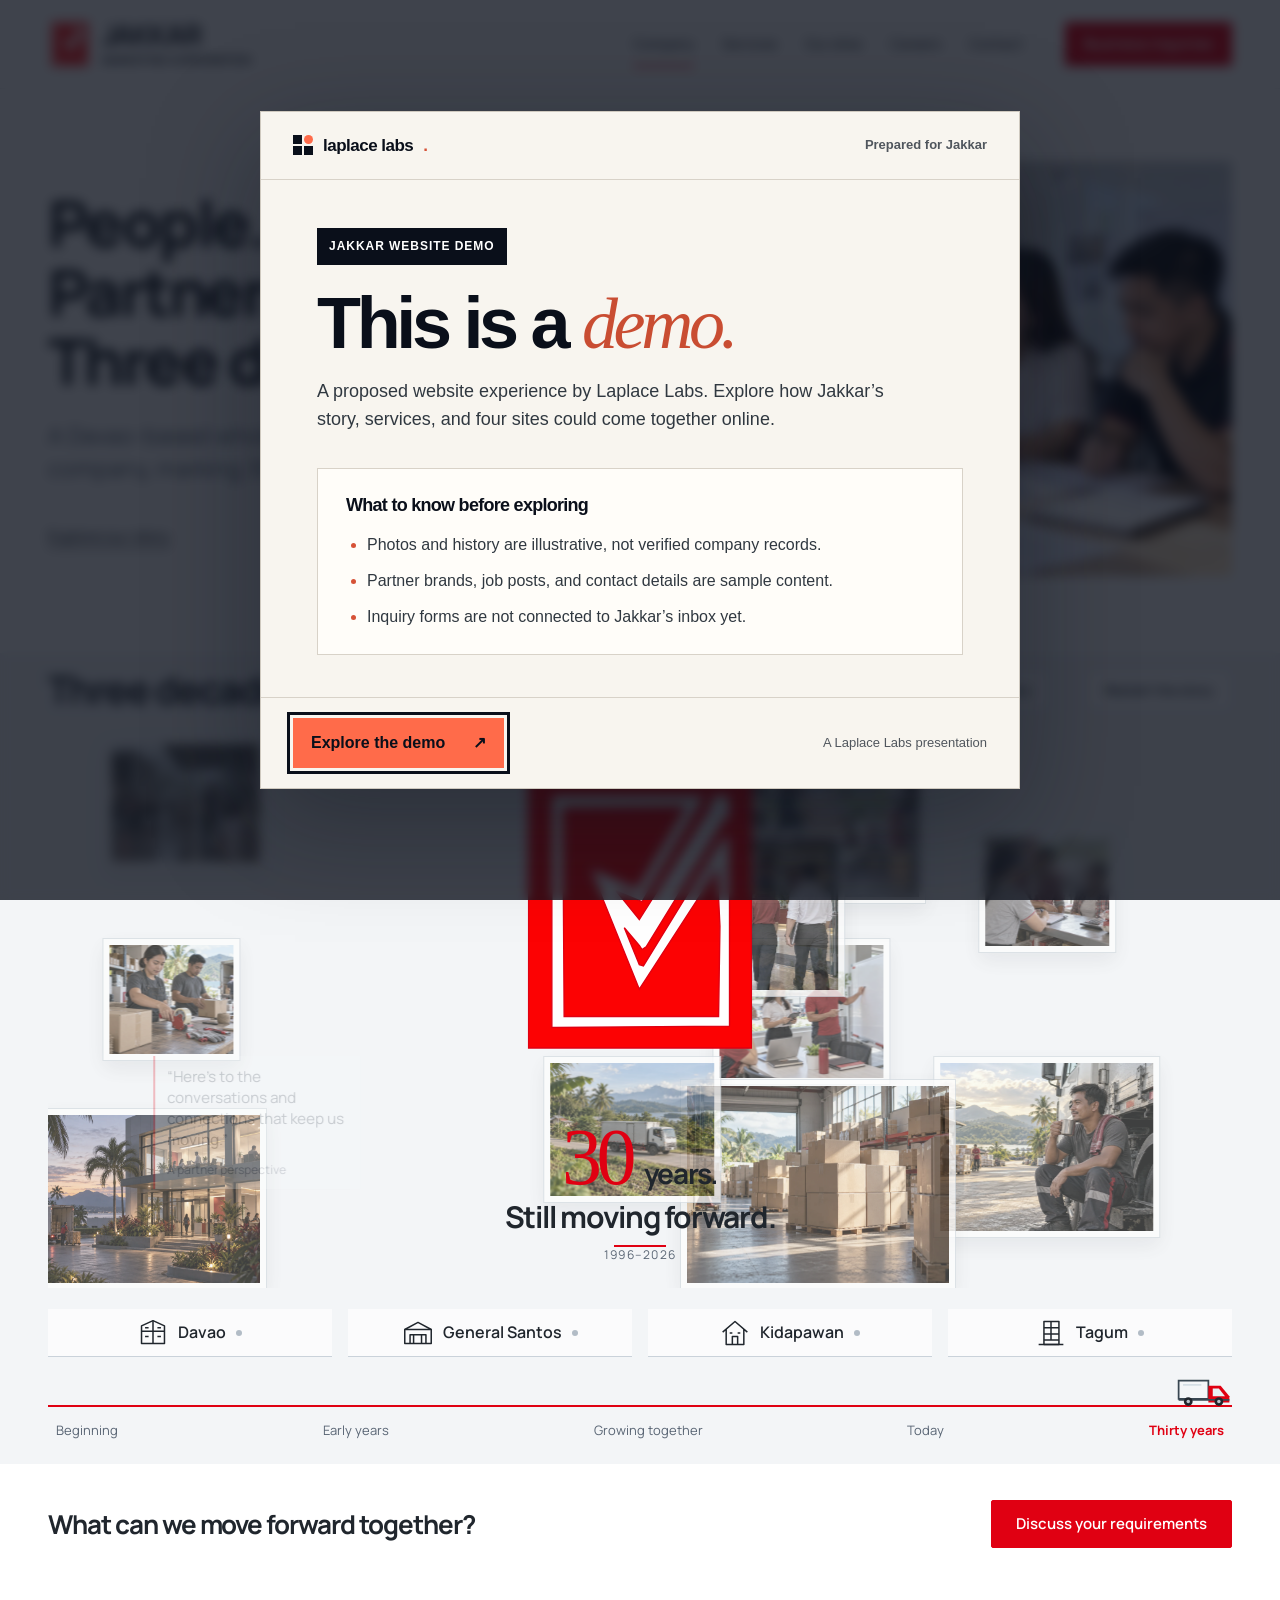
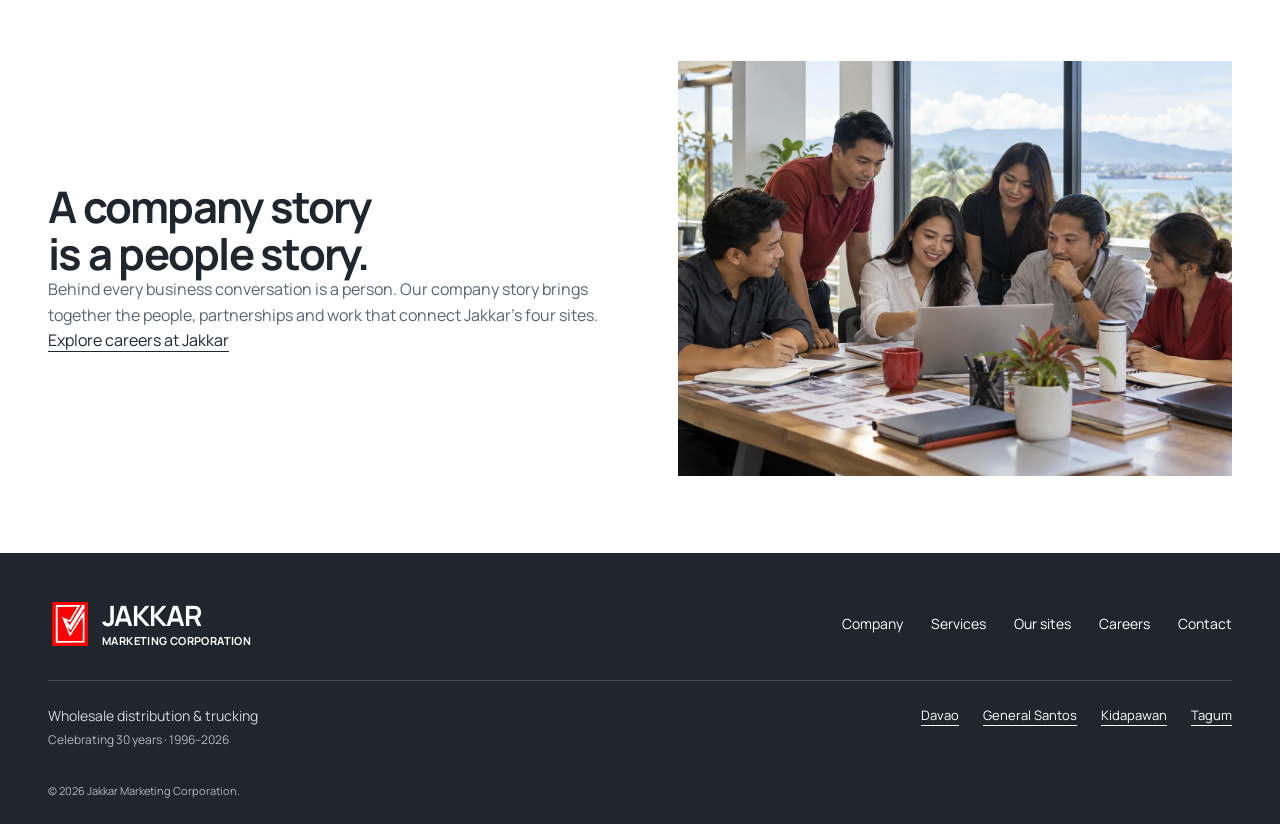
==== commit beeeb750: "animation" ====
--- a/company.html
+++ b/company.html
@@ -14,7 +14,7 @@
     <meta name="theme-color" content="#E00012">
     <link rel="icon" href="assets/brand/jakkar-mark.svg">
     <link rel="stylesheet" href="styles.css?v=32">
-    <link rel="stylesheet" href="history.css?v=30">
+    <link rel="stylesheet" href="history.css?v=31">
     <script defer src="content/site-content.js?v=29"></script>
     <script defer src="script.js?v=32"></script>
     <script defer src="history.js?v=30"></script>
--- a/styles.css
+++ b/styles.css
@@ -2323,22 +2323,23 @@
 }
 
 .demo-gate {
-    width: min(920px, calc(100% - 40px));
+    width: min(760px, calc(100% - 32px));
     max-width: none;
+    max-height: calc(100dvh - 32px);
     margin: auto;
     padding: 0;
-    border: 1px solid #d9d4cb;
+    overflow: auto;
+    border: 1px solid #cfc9bf;
     border-radius: 0;
     background: #f8f5ef;
     color: #0a0f1a;
-    box-shadow: 0 32px 100px #0a0f1a42;
-    overflow: hidden;
+    box-shadow: 0 32px 100px rgba(10, 15, 26, .35);
     font-family: "Helvetica Neue", Helvetica, Arial, sans-serif
 }
 
 .demo-gate::backdrop {
-    background: rgba(10, 15, 26, .76);
-    backdrop-filter: blur(7px)
+    background: rgba(10, 15, 26, .78);
+    backdrop-filter: blur(6px)
 }
 
 .demo-gate-topline,
@@ -2346,208 +2347,184 @@
     display: flex;
     align-items: center;
     justify-content: space-between;
-    gap: 24px;
-    padding: 20px 26px;
-    font-size: 11px;
-    font-weight: 600;
+    gap: 20px;
+    padding: 20px 32px
+}
+
+.demo-gate-topline {
+    border-bottom: 1px solid #d8d2c8
+}
+
+.demo-studio {
+    display: flex;
+    align-items: center;
+    gap: 10px;
+    font-size: 17px;
+    font-weight: 700;
+    letter-spacing: -.03em;
+    white-space: nowrap
+}
+
+.demo-studio>span {
+    color: #d65237
+}
+
+.demo-studio-mark {
+    display: grid;
+    grid-template-columns: repeat(2, 9px);
+    gap: 2px
+}
+
+.demo-studio-mark b {
+    width: 9px;
+    height: 9px;
+    background: #0a0f1a
+}
+
+.demo-studio-mark b:nth-child(2) {
+    border-radius: 50%;
+    background: #ff6b4a
+}
+
+.demo-gate-topline-note {
+    color: #50565d;
+    font-size: 13px;
+    font-weight: 600
+}
+
+.demo-gate-body {
+    padding: 48px 56px 42px
+}
+
+.demo-gate-label {
+    display: inline-block;
+    padding: 9px 12px;
+    background: #0a0f1a;
+    color: #fff;
+    font-size: 12px;
+    font-weight: 700;
     letter-spacing: .08em;
     text-transform: uppercase
 }
 
-.demo-gate-topline {
-    border-bottom: 1px solid #d9d4cb
-}
-
-.demo-studio {
-    display: flex;
-    align-items: center;
-    gap: 10px;
-    color: #0a0f1a;
-    font-size: 15px;
-    font-weight: 700;
-    letter-spacing: -.025em;
-    text-transform: lowercase
-}
-
-.demo-studio>span {
-    color: #d66a43
-}
-
-.demo-studio-mark {
-    display: grid;
-    grid-template-columns: repeat(2, 8px);
-    gap: 2px
-}
-
-.demo-studio-mark b {
-    display: block;
-    width: 8px;
-    height: 8px;
-    background: #0a0f1a
-}
-
-.demo-studio-mark b:nth-child(2) {
-    border-radius: 50%;
-    background: #d66a43
-}
-
-.demo-gate-body {
-    display: grid;
-    grid-template-columns: 1.25fr .75fr;
-    min-height: 420px
-}
-
-.demo-gate-copy {
-    padding: 66px 58px;
-    border-right: 1px solid #d9d4cb
-}
-
-.demo-gate-kicker {
-    margin: 0 0 30px;
-    color: #0a0f1a;
-    font-size: 11px;
-    font-weight: 700;
-    letter-spacing: .14em;
-    text-transform: uppercase
-}
-
-.demo-gate-copy h2 {
-    margin: 0 0 28px;
-    color: #0a0f1a;
-    font-size: clamp(48px, 6vw, 72px);
-    font-weight: 500;
-    line-height: .96;
+.demo-gate h2 {
+    margin: 22px 0 18px;
+    font-size: clamp(46px, 7vw, 72px);
+    font-weight: 600;
+    line-height: 1;
     letter-spacing: -.06em
 }
 
-.demo-gate-copy h2 em {
+.demo-gate h2 em {
+    color: #c94d32;
     font-family: Georgia, "Times New Roman", serif;
     font-weight: 400
 }
 
-.demo-gate-copy>p:last-child {
-    max-width: 410px;
-    color: #4d4b48;
+.demo-gate-intro {
+    max-width: 58ch;
+    margin: 0;
+    color: #303840;
+    font-size: 18px;
+    line-height: 1.55
+}
+
+.demo-gate-details {
+    margin-top: 34px;
+    padding: 25px 28px;
+    border: 1px solid #d8d2c8;
+    background: #fffdf9
+}
+
+.demo-gate-details h3 {
+    margin: 0 0 16px;
+    font-size: 18px;
+    line-height: 1.3
+}
+
+.demo-gate-details ul {
+    display: grid;
+    gap: 12px;
+    margin: 0;
+    padding-left: 21px;
+    color: #303840;
     font-size: 16px;
-    line-height: 1.6
-}
-
-.demo-gate-note {
-    align-self: center;
-    margin: 36px 26px;
-    padding: 28px 24px;
-    border: 1px solid #d9d4cb;
-    background: #fcfaf6
-}
-
-.demo-gate-note>span {
-    display: block;
-    margin-bottom: 20px;
-    color: #746f68;
-    font-size: 10px;
-    letter-spacing: .1em;
-    text-transform: uppercase
-}
-
-.demo-gate-note strong {
-    display: block;
-    font-size: 20px;
-    line-height: 1.25
-}
-
-.demo-gate-note ul {
-    list-style: none;
-    margin: 24px 0;
-    padding: 0;
-    border-top: 1px solid #d9d4cb
-}
-
-.demo-gate-note li {
-    padding: 11px 0;
-    border-bottom: 1px solid #d9d4cb;
-    color: #373a3d;
-    font-size: 12px
-}
-
-.demo-gate-note li::before {
-    content: '↗';
-    margin-right: 9px;
-    color: #b95536
-}
-
-.demo-gate-note small {
-    color: #746f68;
-    line-height: 1.45
+    line-height: 1.5
+}
+
+.demo-gate-details li::marker {
+    color: #d65237
 }
 
 .demo-gate-action {
-    border-top: 1px solid #d9d4cb
+    border-top: 1px solid #d8d2c8
 }
 
 .demo-gate-action .button {
-    display: flex;
+    display: inline-flex;
+    align-items: center;
     justify-content: space-between;
-    min-width: 220px;
+    gap: 28px;
+    min-height: 50px;
+    padding: 13px 18px;
     border: 0;
-    background: #0a0f1a;
-    color: #fff
-}
-
-.demo-gate-action .button span {
-    margin-left: 30px;
-    font-size: 17px
+    border-radius: 0;
+    background: #ff6b4a;
+    color: #0a0f1a;
+    font-size: 16px;
+    font-weight: 700;
+    text-decoration: none
+}
+
+.demo-gate-action .button:hover {
+    background: #f45d3b
 }
 
 .demo-gate-action>span {
-    color: #746f68
+    color: #50565d;
+    font-size: 13px
 }
 
 .demo-gate button:focus-visible {
-    outline-color: #0a0f1a
-}
-
-@media(max-width:700px) {
-    .demo-gate {
-        width: calc(100% - 24px);
-        max-height: calc(100dvh - 24px);
-        overflow: auto
-    }
-
-    .demo-gate-topline {
-        align-items: flex-start;
-        flex-direction: column;
-        gap: 12px
+    outline: 3px solid #0a0f1a;
+    outline-offset: 3px
+}
+
+@media(max-width:600px) {
+
+    .demo-gate-topline,
+    .demo-gate-action {
+        padding: 18px 24px
+    }
+
+    .demo-gate-topline-note,
+    .demo-gate-action>span {
+        display: none
     }
 
     .demo-gate-body {
-        display: block;
-        min-height: 0
-    }
-
-    .demo-gate-copy {
-        padding: 44px 24px 32px;
-        border-right: 0
-    }
-
-    .demo-gate-copy h2 {
-        font-size: 46px
-    }
-
-    .demo-gate-note {
-        margin: 0 24px 32px
-    }
-
-    .demo-gate-action {
-        align-items: stretch;
-        flex-direction: column
+        padding: 32px 24px
+    }
+
+    .demo-gate h2 {
+        font-size: clamp(44px, 12vw, 58px)
+    }
+
+    .demo-gate-intro {
+        font-size: 17px
+    }
+
+    .demo-gate-details {
+        margin-top: 26px;
+        padding: 21px 22px
+    }
+
+    .demo-gate-details ul {
+        font-size: 15px
     }
 
     .demo-gate-action .button {
         width: 100%
-    }
-
-    .demo-gate-action>span {
-        text-align: center
     }
 }
 
--- a/history.css
+++ b/history.css
@@ -2338,4 +2338,13 @@
     max-width: 100%;
     margin-left: auto;
     margin-right: auto
+}
+
+.history-interactive .tribute-number,
+.history-interactive .tribute-unit,
+.history-interactive .tribute-phrase,
+.history-interactive .tribute-dates {
+    background: transparent;
+    box-shadow: none;
+    padding: 0;
 }
